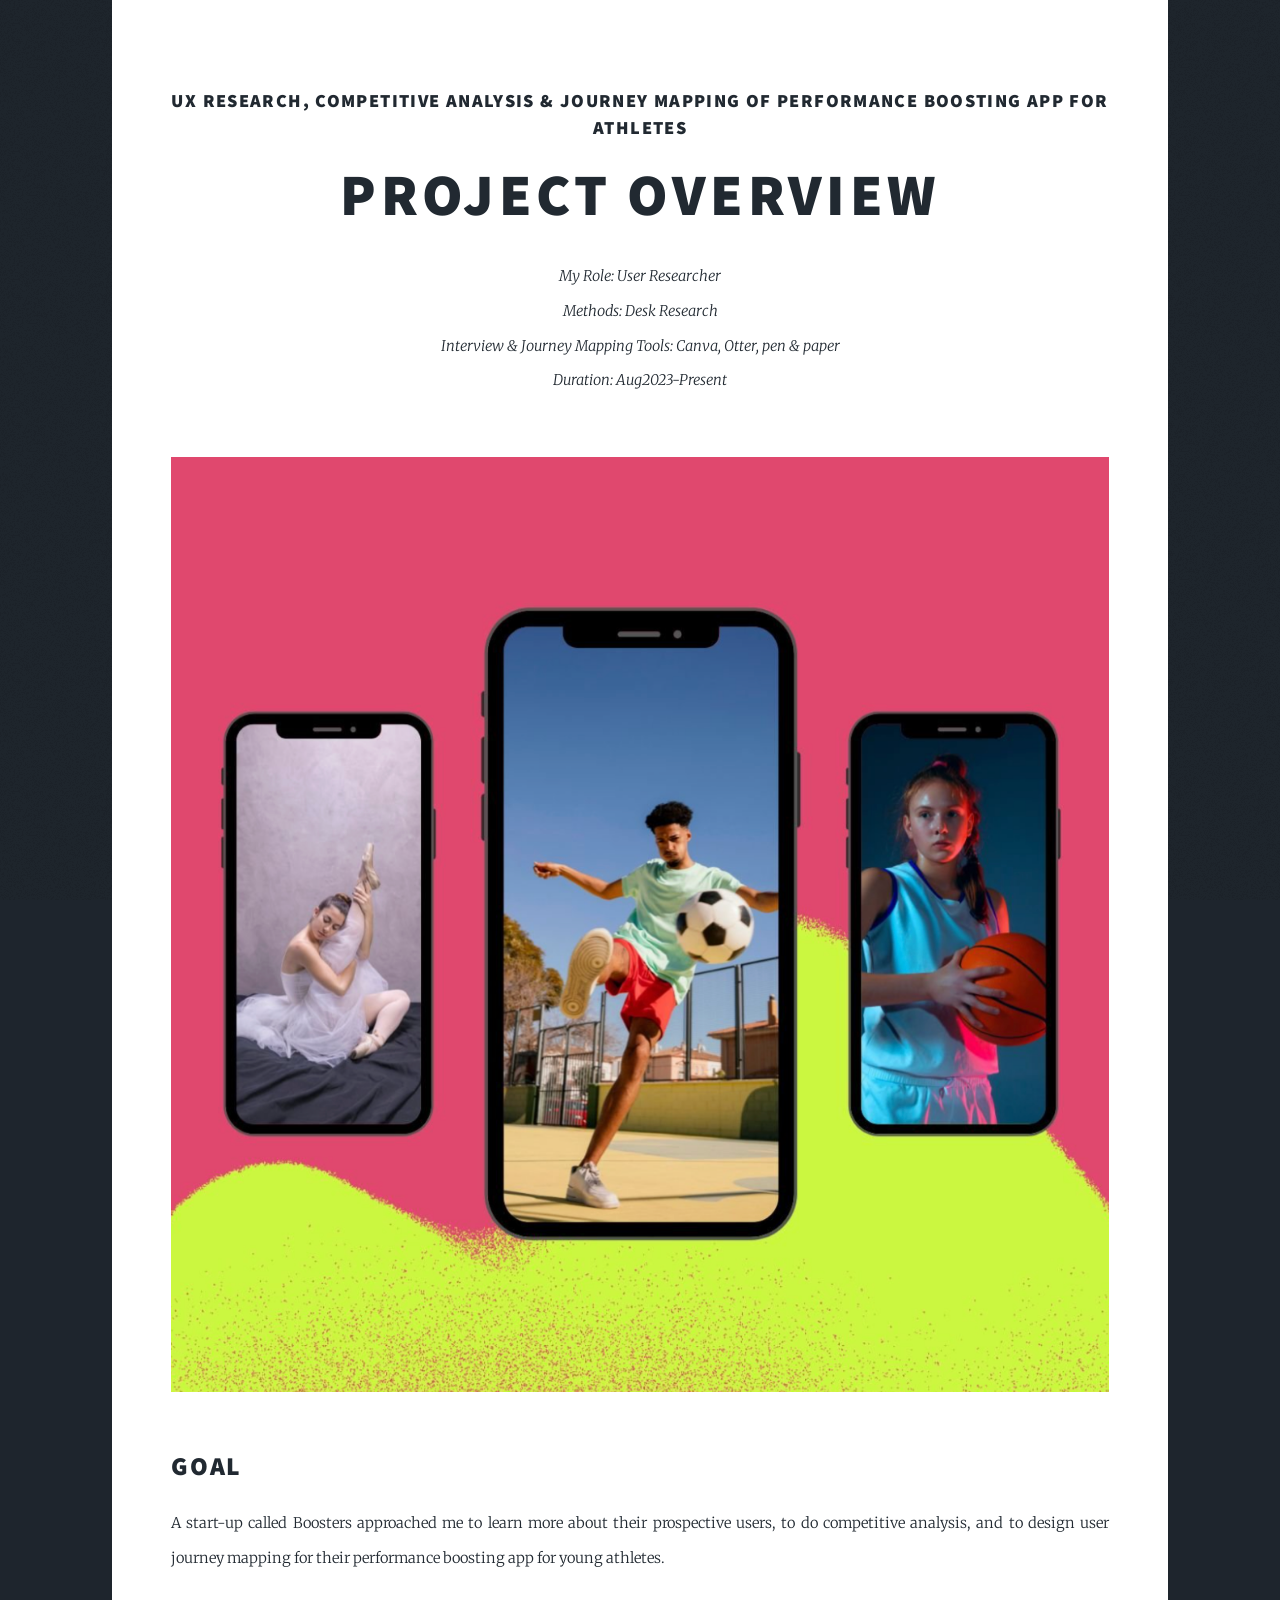
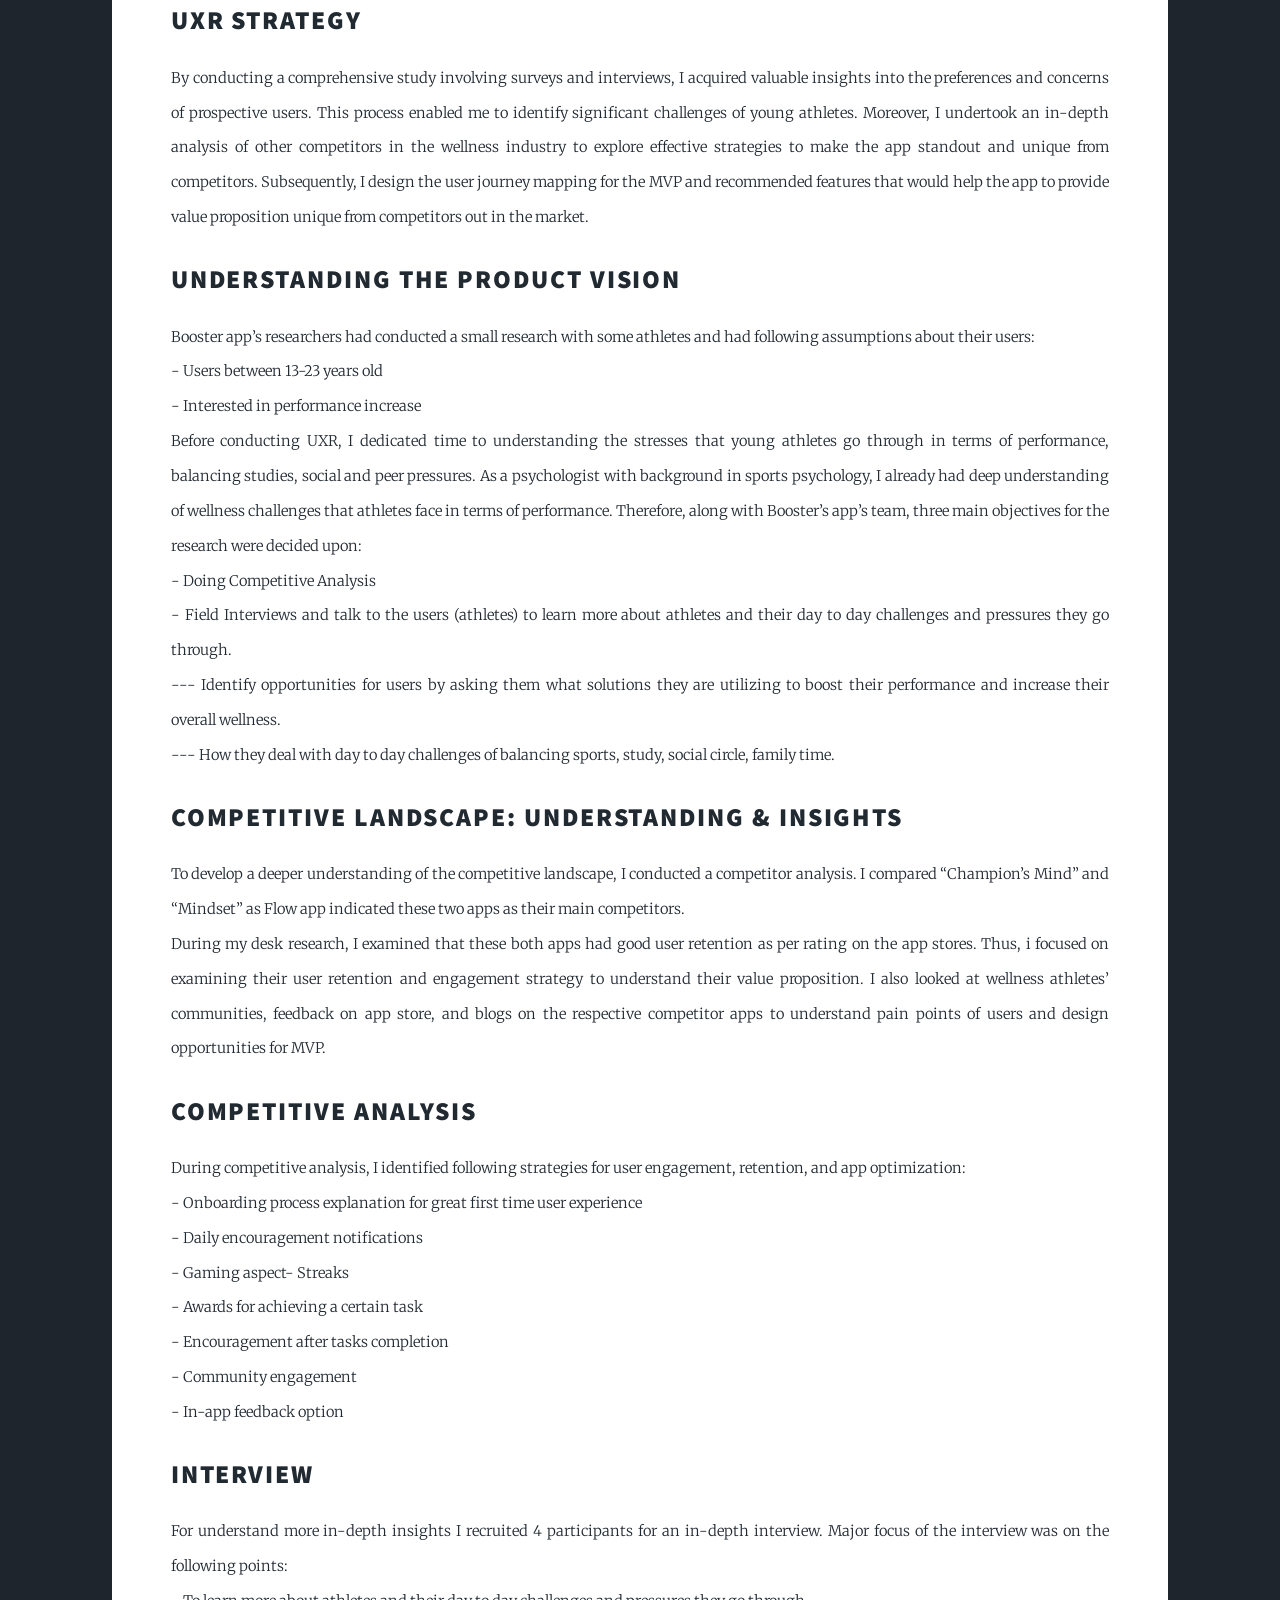
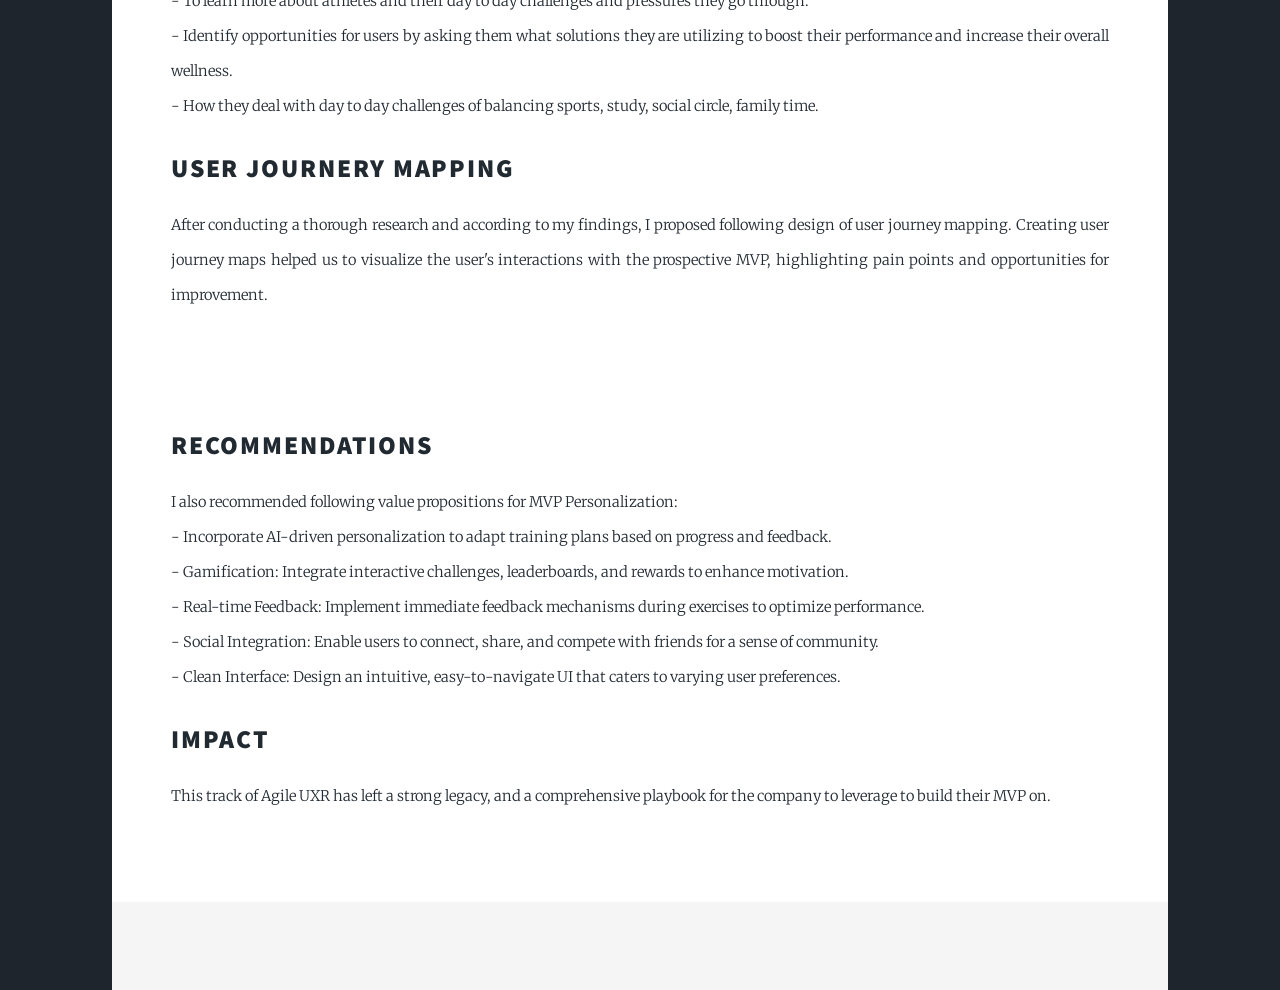
==== generic.html @ 2605419a "Add files via upload initial commit" ====
<!DOCTYPE html>
<!--
	Massively by HTML5 UP
	html5up.net | @ajlkn
	Free for personal and commercial use under the CCA 3.0 license (html5up.net/license)
-->
<html>
  <head>
    <title>Generic Page - Massively by HTML5 UP</title>
    <meta charset="utf-8" />
    <meta
      name="viewport"
      content="width=device-width, initial-scale=1, user-scalable=no"
    />
    <link rel="stylesheet" href="assets/css/main.css" />
    <noscript
      ><link rel="stylesheet" href="assets/css/noscript.css"
    /></noscript>
  </head>
  <body class="is-preload">
    <!-- Wrapper -->
    <div id="wrapper">
      <!-- Header -->

      <!-- Nav -->
      <nav id="nav">
        <ul class="links">
          <li><a href="index.html">This is Massively</a></li>
          <li class="active"><a href="generic.html">Generic Page</a></li>
          <li><a href="elements.html">Elements Reference</a></li>
        </ul>
        <ul class="icons">
          <li>
            <a href="#" class="icon brands fa-twitter"
              ><span class="label">Twitter</span></a
            >
          </li>
          <li>
            <a href="#" class="icon brands fa-facebook-f"
              ><span class="label">Facebook</span></a
            >
          </li>
          <li>
            <a href="#" class="icon brands fa-instagram"
              ><span class="label">Instagram</span></a
            >
          </li>
          <li>
            <a href="#" class="icon brands fa-github"
              ><span class="label">GitHub</span></a
            >
          </li>
        </ul>
      </nav>

      <!-- Main -->
      <div id="main">
        <!-- Post -->
        <section class="post">
          <header class="major">
            <h3>
              UX Research, Competitive Analysis & Journey Mapping of Performance
              Boosting app for Athletes
            </h3>

            <h2>Project Overview</h2>
            <p>
              My Role: User Researcher <br />
              Methods: Desk Research <br />
              Interview & Journey Mapping Tools: Canva, Otter, pen & paper
              <br />
              Duration: Aug2023-Present<br />
            </p>
          </header>
          <div class="image main"><img src="images/ux3.png" alt="" /></div>
          <h2>Goal</h2>
          <p>
            A start-up called Boosters approached me to learn more about their
            prospective users, to do competitive analysis, and to design user
            journey mapping for their performance boosting app for young
            athletes.
          </p>
          <h2>UXR Strategy</h2>
          <p>
            By conducting a comprehensive study involving surveys and
            interviews, I acquired valuable insights into the preferences and
            concerns of prospective users. This process enabled me to identify
            significant challenges of young athletes. Moreover, I undertook an
            in-depth analysis of other competitors in the wellness industry to
            explore effective strategies to make the app standout and unique
            from competitors. Subsequently, I design the user journey mapping
            for the MVP and recommended features that would help the app to
            provide value proposition unique from competitors out in the market.
          </p>
          <h2>Understanding the Product Vision</h2>
          <p>
            Booster app’s researchers had conducted a small research with some
            athletes and had following assumptions about their users:
            <br />
            - Users between 13-23 years old <br />
            - Interested in performance increase <br />
            Before conducting UXR, I dedicated time to understanding the
            stresses that young athletes go through in terms of performance,
            balancing studies, social and peer pressures. As a psychologist with
            background in sports psychology, I already had deep understanding of
            wellness challenges that athletes face in terms of performance.
            Therefore, along with Booster’s app’s team, three main objectives
            for the research were decided upon: <br />
            - Doing Competitive Analysis <br />
            - Field Interviews and talk to the users (athletes) to learn more
            about athletes and their day to day challenges and pressures they go
            through. <br />
            --- Identify opportunities for users by asking them what solutions
            they are utilizing to boost their performance and increase their
            overall wellness. <br />
            --- How they deal with day to day challenges of balancing sports,
            study, social circle, family time.
          </p>
          <h2>Competitive Landscape: Understanding & Insights</h2>
          <p>
            To develop a deeper understanding of the competitive landscape, I
            conducted a competitor analysis. I compared “Champion’s Mind” and
            “Mindset” as Flow app indicated these two apps as their main
            competitors.<br />
            During my desk research, I examined that these both apps had good
            user retention as per rating on the app stores. Thus, i focused on
            examining their user retention and engagement strategy to understand
            their value proposition. I also looked at wellness athletes’
            communities, feedback on app store, and blogs on the respective
            competitor apps to understand pain points of users and design
            opportunities for MVP.
          </p>
          <h2>Competitive Analysis</h2>
          <p>
            During competitive analysis, I identified following strategies for
            user engagement, retention, and app optimization: <br />
            - Onboarding process explanation for great first time user
            experience <br />
            - Daily encouragement notifications <br />
            - Gaming aspect- Streaks <br />
            - Awards for achieving a certain task <br />
            - Encouragement after tasks completion <br />
            - Community engagement <br />
            - In-app feedback option
          </p>
          <h2>Interview</h2>
          <p>
            For understand more in-depth insights I recruited 4 participants for
            an in-depth interview. Major focus of the interview was on the
            following points: <br />- To learn more about athletes and their day
            to day challenges and pressures they go through. <br />
            - Identify opportunities for users by asking them what solutions
            they are utilizing to boost their performance and increase their
            overall wellness. <br />
            - How they deal with day to day challenges of balancing sports,
            study, social circle, family time.
          </p>
          <h2>User Journery Mapping</h2>
          <p>
            After conducting a thorough research and according to my findings, I
            proposed following design of user journey mapping. Creating user
            journey maps helped us to visualize the user's interactions with the
            prospective MVP, highlighting pain points and opportunities for
            improvement.
          </p>
          <div class="image main"><img src="images/pic01.jpg" alt="" /></div>

          <h2>Recommendations</h2>
          <p>
            I also recommended following value propositions for MVP
            Personalization: <br />
            - Incorporate AI-driven personalization to adapt training plans
            based on progress and feedback. <br />
            - Gamification: Integrate interactive challenges, leaderboards, and
            rewards to enhance motivation. <br />
            - Real-time Feedback: Implement immediate feedback mechanisms during
            exercises to optimize performance. <br />
            - Social Integration: Enable users to connect, share, and compete
            with friends for a sense of community. <br />
            - Clean Interface: Design an intuitive, easy-to-navigate UI that
            caters to varying user preferences.
          </p>
          <h2>Impact</h2>
          <p>
            This track of Agile UXR has left a strong legacy, and a
            comprehensive playbook for the company to leverage to build their
            MVP on.
          </p>
        </section>
      </div>

      <!-- Footer -->
      <footer id="footer">
        <section></section>
      </footer>

    

    <!-- Scripts -->
    <script src="assets/js/jquery.min.js"></script>
    <script src="assets/js/jquery.scrollex.min.js"></script>
    <script src="assets/js/jquery.scrolly.min.js"></script>
    <script src="assets/js/browser.min.js"></script>
    <script src="assets/js/breakpoints.min.js"></script>
    <script src="assets/js/util.js"></script>
    <script src="assets/js/main.js"></script>
  </body>
</html>
---- assets/css/main.css ----
@import url(fontawesome-all.min.css);
@import url("https://fonts.googleapis.com/css?family=Merriweather:300,700,300italic,700italic|Source+Sans+Pro:900");

/*
	Massively by HTML5 UP
	html5up.net | @ajlkn
	Free for personal and commercial use under the CCA 3.0 license (html5up.net/license)
*/

html, body, div, span, applet, object,
iframe, h1, h2, h3, h4, h5, h6, p, blockquote,
pre, a, abbr, acronym, address, big, cite,
code, del, dfn, em, img, ins, kbd, q, s, samp,
small, strike, strong, sub, sup, tt, var, b,
u, i, center, dl, dt, dd, ol, ul, li, fieldset,
form, label, legend, table, caption, tbody,
tfoot, thead, tr, th, td, article, aside,
canvas, details, embed, figure, figcaption,
footer, header, hgroup, menu, nav, output, ruby,
section, summary, time, mark, audio, video {
	margin: 0;
	padding: 0;
	border: 0;
	font-size: 100%;
	font: inherit;
	vertical-align: baseline;}

article, aside, details, figcaption, figure,
footer, header, hgroup, menu, nav, section {
	display: block;}

body {
	line-height: 1;
}

ol, ul {
	list-style: none;
}

blockquote, q {
	quotes: none;
}

	blockquote:before, blockquote:after, q:before, q:after {
		content: '';
		content: none;
	}

table {
	border-collapse: collapse;
	border-spacing: 0;
}

body {
	-webkit-text-size-adjust: none;
}

mark {
	background-color: transparent;
	color: inherit;
}

input::-moz-focus-inner {
	border: 0;
	padding: 0;
}

input, select, textarea {
	-moz-appearance: none;
	-webkit-appearance: none;
	-ms-appearance: none;
	appearance: none;
}

/* Basic */

	@-ms-viewport {
		width: device-width;
	}

	body {
		-ms-overflow-style: scrollbar;
	}

	@media screen and (max-width: 480px) {

		html, body {
			min-width: 320px;
		}

	}

	html {
		box-sizing: border-box;
	}

	*, *:before, *:after {
		box-sizing: inherit;
	}

	body {
		background-color: #1e252d;
	}

		body.is-preload *, body.is-preload *:before, body.is-preload *:after {
			-moz-animation: none !important;
			-webkit-animation: none !important;
			-ms-animation: none !important;
			animation: none !important;
			-moz-transition: none !important;
			-webkit-transition: none !important;
			-ms-transition: none !important;
			transition: none !important;
		}

/* Type */

	html {
		font-size: 16pt;
	}

		@media screen and (max-width: 1680px) {

			html {
				font-size: 12pt;
			}

		}

		@media screen and (max-width: 1280px) {

			html {
				font-size: 11pt;
			}

		}

		@media screen and (max-width: 360px) {

			html {
				font-size: 10pt;
			}

		}

	body {
		color: #212931;
	}

	body, input, select, textarea {
		font-family: "Merriweather", Georgia, serif;
		font-weight: 300;
		font-size: 1rem;
		line-height: 2.375;
	}

	a {
		-moz-transition: color 0.2s ease-in-out, background-color 0.2s ease-in-out, border-color 0.2s ease-in-out, box-shadow 0.2s ease-in-out;
		-webkit-transition: color 0.2s ease-in-out, background-color 0.2s ease-in-out, border-color 0.2s ease-in-out, box-shadow 0.2s ease-in-out;
		-ms-transition: color 0.2s ease-in-out, background-color 0.2s ease-in-out, border-color 0.2s ease-in-out, box-shadow 0.2s ease-in-out;
		transition: color 0.2s ease-in-out, background-color 0.2s ease-in-out, border-color 0.2s ease-in-out, box-shadow 0.2s ease-in-out;
		border-bottom: dotted 1px;
		text-decoration: none;
	}

		a:hover {
			border-bottom-color: transparent;
		}

	strong, b {
		font-weight: 600;
	}

	em, i {
		font-style: italic;
	}

	p {
		text-align: justify;
		margin: 0 0 2rem 0;
	}

	h1, h2, h3, h4, h5, h6 {
		font-family: "Source Sans Pro", Helvetica, sans-serif;
		font-weight: 900;
		line-height: 1.5;
		letter-spacing: 0.075em;
		text-transform: uppercase;
		margin: 0 0 1rem 0;
	}

		h1 a, h2 a, h3 a, h4 a, h5 a, h6 a {
			border-bottom: 0;
			color: inherit;
			text-decoration: none;
		}

	h1 {
		font-size: 4rem;
		line-height: 1.1;
		margin: 0 0 2rem 0;
	}

	h2 {
		font-size: 1.75rem;
		line-height: 1.3;
		margin: 0 0 1.5rem 0;
	}

	h3 {
		font-size: 1.25rem;
		margin: 0 0 1.5rem 0;
	}

	h4 {
		font-size: 1rem;
	}

	h5 {
		font-size: 0.9rem;
	}

	h6 {
		font-size: 0.8rem;
	}

	sub {
		font-size: 0.8rem;
		position: relative;
		top: 0.5rem;
	}

	sup {
		font-size: 0.8rem;
		position: relative;
		top: -0.5rem;
	}

	blockquote {
		border-left: solid 4px;
		font-style: italic;
		margin: 0 0 2rem 0;
		padding: 0.5rem 0 0.5rem 2rem;
	}

	code {
		border: solid 2px;
		font-family: "Courier New", monospace;
		font-size: 0.9rem;
		margin: 0 0.25rem;
		padding: 0.25rem 0.65rem;
	}

	pre {
		-webkit-overflow-scrolling: touch;
		font-family: "Courier New", monospace;
		font-size: 0.9rem;
		margin: 0 0 2rem 0;
	}

		pre code {
			display: block;
			line-height: 1.75;
			padding: 1rem 1.5rem;
			overflow-x: auto;
		}

	hr {
		border: 0;
		border-bottom: solid 2px;
		margin: 3rem 0;
	}

		hr.major {
			margin: 5rem 0;
		}

	.align-left {
		text-align: left;
	}

	.align-center {
		text-align: center;
	}

	.align-right {
		text-align: right;
	}

	input, select, textarea {
		color: #212931;
	}

	a {
		color: #212931;
		border-bottom-color: rgba(33, 41, 49, 0.5);
	}

		a:hover {
			border-bottom-color: transparent;
			color: #18bfef !important;
		}

	strong, b {
		color: #212931;
	}

	h1, h2, h3, h4, h5, h6 {
		color: #212931;
	}

	blockquote {
		border-left-color: #eeeeee;
	}

	code {
		background: rgba(220, 220, 220, 0.25);
		border-color: #eeeeee;
	}

	hr {
		border-bottom-color: #eeeeee;
	}

/* Row */

	.row {
		display: flex;
		flex-wrap: wrap;
		box-sizing: border-box;
		align-items: stretch;
	}

		.row > * {
			box-sizing: border-box;
		}

		.row.gtr-uniform > * > :last-child {
			margin-bottom: 0;
		}

		.row.aln-left {
			justify-content: flex-start;
		}

		.row.aln-center {
			justify-content: center;
		}

		.row.aln-right {
			justify-content: flex-end;
		}

		.row.aln-top {
			align-items: flex-start;
		}

		.row.aln-middle {
			align-items: center;
		}

		.row.aln-bottom {
			align-items: flex-end;
		}

		.row > .imp {
			order: -1;
		}

		.row > .col-1 {
			width: 8.33333%;
		}

		.row > .off-1 {
			margin-left: 8.33333%;
		}

		.row > .col-2 {
			width: 16.66667%;
		}

		.row > .off-2 {
			margin-left: 16.66667%;
		}

		.row > .col-3 {
			width: 25%;
		}

		.row > .off-3 {
			margin-left: 25%;
		}

		.row > .col-4 {
			width: 33.33333%;
		}

		.row > .off-4 {
			margin-left: 33.33333%;
		}

		.row > .col-5 {
			width: 41.66667%;
		}

		.row > .off-5 {
			margin-left: 41.66667%;
		}

		.row > .col-6 {
			width: 50%;
		}

		.row > .off-6 {
			margin-left: 50%;
		}

		.row > .col-7 {
			width: 58.33333%;
		}

		.row > .off-7 {
			margin-left: 58.33333%;
		}

		.row > .col-8 {
			width: 66.66667%;
		}

		.row > .off-8 {
			margin-left: 66.66667%;
		}

		.row > .col-9 {
			width: 75%;
		}

		.row > .off-9 {
			margin-left: 75%;
		}

		.row > .col-10 {
			width: 83.33333%;
		}

		.row > .off-10 {
			margin-left: 83.33333%;
		}

		.row > .col-11 {
			width: 91.66667%;
		}

		.row > .off-11 {
			margin-left: 91.66667%;
		}

		.row > .col-12 {
			width: 100%;
		}

		.row > .off-12 {
			margin-left: 100%;
		}

		.row.gtr-0 {
			margin-top: 0;
			margin-left: 0rem;
		}

			.row.gtr-0 > * {
				padding: 0 0 0 0rem;
			}

			.row.gtr-0.gtr-uniform {
				margin-top: 0rem;
			}

				.row.gtr-0.gtr-uniform > * {
					padding-top: 0rem;
				}

		.row.gtr-25 {
			margin-top: 0;
			margin-left: -0.375rem;
		}

			.row.gtr-25 > * {
				padding: 0 0 0 0.375rem;
			}

			.row.gtr-25.gtr-uniform {
				margin-top: -0.375rem;
			}

				.row.gtr-25.gtr-uniform > * {
					padding-top: 0.375rem;
				}

		.row.gtr-50 {
			margin-top: 0;
			margin-left: -0.75rem;
		}

			.row.gtr-50 > * {
				padding: 0 0 0 0.75rem;
			}

			.row.gtr-50.gtr-uniform {
				margin-top: -0.75rem;
			}

				.row.gtr-50.gtr-uniform > * {
					padding-top: 0.75rem;
				}

		.row {
			margin-top: 0;
			margin-left: -1.5rem;
		}

			.row > * {
				padding: 0 0 0 1.5rem;
			}

			.row.gtr-uniform {
				margin-top: -1.5rem;
			}

				.row.gtr-uniform > * {
					padding-top: 1.5rem;
				}

		.row.gtr-150 {
			margin-top: 0;
			margin-left: -2.25rem;
		}

			.row.gtr-150 > * {
				padding: 0 0 0 2.25rem;
			}

			.row.gtr-150.gtr-uniform {
				margin-top: -2.25rem;
			}

				.row.gtr-150.gtr-uniform > * {
					padding-top: 2.25rem;
				}

		.row.gtr-200 {
			margin-top: 0;
			margin-left: -3rem;
		}

			.row.gtr-200 > * {
				padding: 0 0 0 3rem;
			}

			.row.gtr-200.gtr-uniform {
				margin-top: -3rem;
			}

				.row.gtr-200.gtr-uniform > * {
					padding-top: 3rem;
				}

		@media screen and (max-width: 1680px) {

			.row {
				display: flex;
				flex-wrap: wrap;
				box-sizing: border-box;
				align-items: stretch;
			}

				.row > * {
					box-sizing: border-box;
				}

				.row.gtr-uniform > * > :last-child {
					margin-bottom: 0;
				}

				.row.aln-left {
					justify-content: flex-start;
				}

				.row.aln-center {
					justify-content: center;
				}

				.row.aln-right {
					justify-content: flex-end;
				}

				.row.aln-top {
					align-items: flex-start;
				}

				.row.aln-middle {
					align-items: center;
				}

				.row.aln-bottom {
					align-items: flex-end;
				}

				.row > .imp-xlarge {
					order: -1;
				}

				.row > .col-1-xlarge {
					width: 8.33333%;
				}

				.row > .off-1-xlarge {
					margin-left: 8.33333%;
				}

				.row > .col-2-xlarge {
					width: 16.66667%;
				}

				.row > .off-2-xlarge {
					margin-left: 16.66667%;
				}

				.row > .col-3-xlarge {
					width: 25%;
				}

				.row > .off-3-xlarge {
					margin-left: 25%;
				}

				.row > .col-4-xlarge {
					width: 33.33333%;
				}

				.row > .off-4-xlarge {
					margin-left: 33.33333%;
				}

				.row > .col-5-xlarge {
					width: 41.66667%;
				}

				.row > .off-5-xlarge {
					margin-left: 41.66667%;
				}

				.row > .col-6-xlarge {
					width: 50%;
				}

				.row > .off-6-xlarge {
					margin-left: 50%;
				}

				.row > .col-7-xlarge {
					width: 58.33333%;
				}

				.row > .off-7-xlarge {
					margin-left: 58.33333%;
				}

				.row > .col-8-xlarge {
					width: 66.66667%;
				}

				.row > .off-8-xlarge {
					margin-left: 66.66667%;
				}

				.row > .col-9-xlarge {
					width: 75%;
				}

				.row > .off-9-xlarge {
					margin-left: 75%;
				}

				.row > .col-10-xlarge {
					width: 83.33333%;
				}

				.row > .off-10-xlarge {
					margin-left: 83.33333%;
				}

				.row > .col-11-xlarge {
					width: 91.66667%;
				}

				.row > .off-11-xlarge {
					margin-left: 91.66667%;
				}

				.row > .col-12-xlarge {
					width: 100%;
				}

				.row > .off-12-xlarge {
					margin-left: 100%;
				}

				.row.gtr-0 {
					margin-top: 0;
					margin-left: 0rem;
				}

					.row.gtr-0 > * {
						padding: 0 0 0 0rem;
					}

					.row.gtr-0.gtr-uniform {
						margin-top: 0rem;
					}

						.row.gtr-0.gtr-uniform > * {
							padding-top: 0rem;
						}

				.row.gtr-25 {
					margin-top: 0;
					margin-left: -0.375rem;
				}

					.row.gtr-25 > * {
						padding: 0 0 0 0.375rem;
					}

					.row.gtr-25.gtr-uniform {
						margin-top: -0.375rem;
					}

						.row.gtr-25.gtr-uniform > * {
							padding-top: 0.375rem;
						}

				.row.gtr-50 {
					margin-top: 0;
					margin-left: -0.75rem;
				}

					.row.gtr-50 > * {
						padding: 0 0 0 0.75rem;
					}

					.row.gtr-50.gtr-uniform {
						margin-top: -0.75rem;
					}

						.row.gtr-50.gtr-uniform > * {
							padding-top: 0.75rem;
						}

				.row {
					margin-top: 0;
					margin-left: -1.5rem;
				}

					.row > * {
						padding: 0 0 0 1.5rem;
					}

					.row.gtr-uniform {
						margin-top: -1.5rem;
					}

						.row.gtr-uniform > * {
							padding-top: 1.5rem;
						}

				.row.gtr-150 {
					margin-top: 0;
					margin-left: -2.25rem;
				}

					.row.gtr-150 > * {
						padding: 0 0 0 2.25rem;
					}

					.row.gtr-150.gtr-uniform {
						margin-top: -2.25rem;
					}

						.row.gtr-150.gtr-uniform > * {
							padding-top: 2.25rem;
						}

				.row.gtr-200 {
					margin-top: 0;
					margin-left: -3rem;
				}

					.row.gtr-200 > * {
						padding: 0 0 0 3rem;
					}

					.row.gtr-200.gtr-uniform {
						margin-top: -3rem;
					}

						.row.gtr-200.gtr-uniform > * {
							padding-top: 3rem;
						}

		}

		@media screen and (max-width: 1280px) {

			.row {
				display: flex;
				flex-wrap: wrap;
				box-sizing: border-box;
				align-items: stretch;
			}

				.row > * {
					box-sizing: border-box;
				}

				.row.gtr-uniform > * > :last-child {
					margin-bottom: 0;
				}

				.row.aln-left {
					justify-content: flex-start;
				}

				.row.aln-center {
					justify-content: center;
				}

				.row.aln-right {
					justify-content: flex-end;
				}

				.row.aln-top {
					align-items: flex-start;
				}

				.row.aln-middle {
					align-items: center;
				}

				.row.aln-bottom {
					align-items: flex-end;
				}

				.row > .imp-large {
					order: -1;
				}

				.row > .col-1-large {
					width: 8.33333%;
				}

				.row > .off-1-large {
					margin-left: 8.33333%;
				}

				.row > .col-2-large {
					width: 16.66667%;
				}

				.row > .off-2-large {
					margin-left: 16.66667%;
				}

				.row > .col-3-large {
					width: 25%;
				}

				.row > .off-3-large {
					margin-left: 25%;
				}

				.row > .col-4-large {
					width: 33.33333%;
				}

				.row > .off-4-large {
					margin-left: 33.33333%;
				}

				.row > .col-5-large {
					width: 41.66667%;
				}

				.row > .off-5-large {
					margin-left: 41.66667%;
				}

				.row > .col-6-large {
					width: 50%;
				}

				.row > .off-6-large {
					margin-left: 50%;
				}

				.row > .col-7-large {
					width: 58.33333%;
				}

				.row > .off-7-large {
					margin-left: 58.33333%;
				}

				.row > .col-8-large {
					width: 66.66667%;
				}

				.row > .off-8-large {
					margin-left: 66.66667%;
				}

				.row > .col-9-large {
					width: 75%;
				}

				.row > .off-9-large {
					margin-left: 75%;
				}

				.row > .col-10-large {
					width: 83.33333%;
				}

				.row > .off-10-large {
					margin-left: 83.33333%;
				}

				.row > .col-11-large {
					width: 91.66667%;
				}

				.row > .off-11-large {
					margin-left: 91.66667%;
				}

				.row > .col-12-large {
					width: 100%;
				}

				.row > .off-12-large {
					margin-left: 100%;
				}

				.row.gtr-0 {
					margin-top: 0;
					margin-left: 0rem;
				}

					.row.gtr-0 > * {
						padding: 0 0 0 0rem;
					}

					.row.gtr-0.gtr-uniform {
						margin-top: 0rem;
					}

						.row.gtr-0.gtr-uniform > * {
							padding-top: 0rem;
						}

				.row.gtr-25 {
					margin-top: 0;
					margin-left: -0.375rem;
				}

					.row.gtr-25 > * {
						padding: 0 0 0 0.375rem;
					}

					.row.gtr-25.gtr-uniform {
						margin-top: -0.375rem;
					}

						.row.gtr-25.gtr-uniform > * {
							padding-top: 0.375rem;
						}

				.row.gtr-50 {
					margin-top: 0;
					margin-left: -0.75rem;
				}

					.row.gtr-50 > * {
						padding: 0 0 0 0.75rem;
					}

					.row.gtr-50.gtr-uniform {
						margin-top: -0.75rem;
					}

						.row.gtr-50.gtr-uniform > * {
							padding-top: 0.75rem;
						}

				.row {
					margin-top: 0;
					margin-left: -1.5rem;
				}

					.row > * {
						padding: 0 0 0 1.5rem;
					}

					.row.gtr-uniform {
						margin-top: -1.5rem;
					}

						.row.gtr-uniform > * {
							padding-top: 1.5rem;
						}

				.row.gtr-150 {
					margin-top: 0;
					margin-left: -2.25rem;
				}

					.row.gtr-150 > * {
						padding: 0 0 0 2.25rem;
					}

					.row.gtr-150.gtr-uniform {
						margin-top: -2.25rem;
					}

						.row.gtr-150.gtr-uniform > * {
							padding-top: 2.25rem;
						}

				.row.gtr-200 {
					margin-top: 0;
					margin-left: -3rem;
				}

					.row.gtr-200 > * {
						padding: 0 0 0 3rem;
					}

					.row.gtr-200.gtr-uniform {
						margin-top: -3rem;
					}

						.row.gtr-200.gtr-uniform > * {
							padding-top: 3rem;
						}

		}

		@media screen and (max-width: 980px) {

			.row {
				display: flex;
				flex-wrap: wrap;
				box-sizing: border-box;
				align-items: stretch;
			}

				.row > * {
					box-sizing: border-box;
				}

				.row.gtr-uniform > * > :last-child {
					margin-bottom: 0;
				}

				.row.aln-left {
					justify-content: flex-start;
				}

				.row.aln-center {
					justify-content: center;
				}

				.row.aln-right {
					justify-content: flex-end;
				}

				.row.aln-top {
					align-items: flex-start;
				}

				.row.aln-middle {
					align-items: center;
				}

				.row.aln-bottom {
					align-items: flex-end;
				}

				.row > .imp-medium {
					order: -1;
				}

				.row > .col-1-medium {
					width: 8.33333%;
				}

				.row > .off-1-medium {
					margin-left: 8.33333%;
				}

				.row > .col-2-medium {
					width: 16.66667%;
				}

				.row > .off-2-medium {
					margin-left: 16.66667%;
				}

				.row > .col-3-medium {
					width: 25%;
				}

				.row > .off-3-medium {
					margin-left: 25%;
				}

				.row > .col-4-medium {
					width: 33.33333%;
				}

				.row > .off-4-medium {
					margin-left: 33.33333%;
				}

				.row > .col-5-medium {
					width: 41.66667%;
				}

				.row > .off-5-medium {
					margin-left: 41.66667%;
				}

				.row > .col-6-medium {
					width: 50%;
				}

				.row > .off-6-medium {
					margin-left: 50%;
				}

				.row > .col-7-medium {
					width: 58.33333%;
				}

				.row > .off-7-medium {
					margin-left: 58.33333%;
				}

				.row > .col-8-medium {
					width: 66.66667%;
				}

				.row > .off-8-medium {
					margin-left: 66.66667%;
				}

				.row > .col-9-medium {
					width: 75%;
				}

				.row > .off-9-medium {
					margin-left: 75%;
				}

				.row > .col-10-medium {
					width: 83.33333%;
				}

				.row > .off-10-medium {
					margin-left: 83.33333%;
				}

				.row > .col-11-medium {
					width: 91.66667%;
				}

				.row > .off-11-medium {
					margin-left: 91.66667%;
				}

				.row > .col-12-medium {
					width: 100%;
				}

				.row > .off-12-medium {
					margin-left: 100%;
				}

				.row.gtr-0 {
					margin-top: 0;
					margin-left: 0rem;
				}

					.row.gtr-0 > * {
						padding: 0 0 0 0rem;
					}

					.row.gtr-0.gtr-uniform {
						margin-top: 0rem;
					}

						.row.gtr-0.gtr-uniform > * {
							padding-top: 0rem;
						}

				.row.gtr-25 {
					margin-top: 0;
					margin-left: -0.375rem;
				}

					.row.gtr-25 > * {
						padding: 0 0 0 0.375rem;
					}

					.row.gtr-25.gtr-uniform {
						margin-top: -0.375rem;
					}

						.row.gtr-25.gtr-uniform > * {
							padding-top: 0.375rem;
						}

				.row.gtr-50 {
					margin-top: 0;
					margin-left: -0.75rem;
				}

					.row.gtr-50 > * {
						padding: 0 0 0 0.75rem;
					}

					.row.gtr-50.gtr-uniform {
						margin-top: -0.75rem;
					}

						.row.gtr-50.gtr-uniform > * {
							padding-top: 0.75rem;
						}

				.row {
					margin-top: 0;
					margin-left: -1.5rem;
				}

					.row > * {
						padding: 0 0 0 1.5rem;
					}

					.row.gtr-uniform {
						margin-top: -1.5rem;
					}

						.row.gtr-uniform > * {
							padding-top: 1.5rem;
						}

				.row.gtr-150 {
					margin-top: 0;
					margin-left: -2.25rem;
				}

					.row.gtr-150 > * {
						padding: 0 0 0 2.25rem;
					}

					.row.gtr-150.gtr-uniform {
						margin-top: -2.25rem;
					}

						.row.gtr-150.gtr-uniform > * {
							padding-top: 2.25rem;
						}

				.row.gtr-200 {
					margin-top: 0;
					margin-left: -3rem;
				}

					.row.gtr-200 > * {
						padding: 0 0 0 3rem;
					}

					.row.gtr-200.gtr-uniform {
						margin-top: -3rem;
					}

						.row.gtr-200.gtr-uniform > * {
							padding-top: 3rem;
						}

		}

		@media screen and (max-width: 736px) {

			.row {
				display: flex;
				flex-wrap: wrap;
				box-sizing: border-box;
				align-items: stretch;
			}

				.row > * {
					box-sizing: border-box;
				}

				.row.gtr-uniform > * > :last-child {
					margin-bottom: 0;
				}

				.row.aln-left {
					justify-content: flex-start;
				}

				.row.aln-center {
					justify-content: center;
				}

				.row.aln-right {
					justify-content: flex-end;
				}

				.row.aln-top {
					align-items: flex-start;
				}

				.row.aln-middle {
					align-items: center;
				}

				.row.aln-bottom {
					align-items: flex-end;
				}

				.row > .imp-small {
					order: -1;
				}

				.row > .col-1-small {
					width: 8.33333%;
				}

				.row > .off-1-small {
					margin-left: 8.33333%;
				}

				.row > .col-2-small {
					width: 16.66667%;
				}

				.row > .off-2-small {
					margin-left: 16.66667%;
				}

				.row > .col-3-small {
					width: 25%;
				}

				.row > .off-3-small {
					margin-left: 25%;
				}

				.row > .col-4-small {
					width: 33.33333%;
				}

				.row > .off-4-small {
					margin-left: 33.33333%;
				}

				.row > .col-5-small {
					width: 41.66667%;
				}

				.row > .off-5-small {
					margin-left: 41.66667%;
				}

				.row > .col-6-small {
					width: 50%;
				}

				.row > .off-6-small {
					margin-left: 50%;
				}

				.row > .col-7-small {
					width: 58.33333%;
				}

				.row > .off-7-small {
					margin-left: 58.33333%;
				}

				.row > .col-8-small {
					width: 66.66667%;
				}

				.row > .off-8-small {
					margin-left: 66.66667%;
				}

				.row > .col-9-small {
					width: 75%;
				}

				.row > .off-9-small {
					margin-left: 75%;
				}

				.row > .col-10-small {
					width: 83.33333%;
				}

				.row > .off-10-small {
					margin-left: 83.33333%;
				}

				.row > .col-11-small {
					width: 91.66667%;
				}

				.row > .off-11-small {
					margin-left: 91.66667%;
				}

				.row > .col-12-small {
					width: 100%;
				}

				.row > .off-12-small {
					margin-left: 100%;
				}

				.row.gtr-0 {
					margin-top: 0;
					margin-left: 0rem;
				}

					.row.gtr-0 > * {
						padding: 0 0 0 0rem;
					}

					.row.gtr-0.gtr-uniform {
						margin-top: 0rem;
					}

						.row.gtr-0.gtr-uniform > * {
							padding-top: 0rem;
						}

				.row.gtr-25 {
					margin-top: 0;
					margin-left: -0.375rem;
				}

					.row.gtr-25 > * {
						padding: 0 0 0 0.375rem;
					}

					.row.gtr-25.gtr-uniform {
						margin-top: -0.375rem;
					}

						.row.gtr-25.gtr-uniform > * {
							padding-top: 0.375rem;
						}

				.row.gtr-50 {
					margin-top: 0;
					margin-left: -0.75rem;
				}

					.row.gtr-50 > * {
						padding: 0 0 0 0.75rem;
					}

					.row.gtr-50.gtr-uniform {
						margin-top: -0.75rem;
					}

						.row.gtr-50.gtr-uniform > * {
							padding-top: 0.75rem;
						}

				.row {
					margin-top: 0;
					margin-left: -1.5rem;
				}

					.row > * {
						padding: 0 0 0 1.5rem;
					}

					.row.gtr-uniform {
						margin-top: -1.5rem;
					}

						.row.gtr-uniform > * {
							padding-top: 1.5rem;
						}

				.row.gtr-150 {
					margin-top: 0;
					margin-left: -2.25rem;
				}

					.row.gtr-150 > * {
						padding: 0 0 0 2.25rem;
					}

					.row.gtr-150.gtr-uniform {
						margin-top: -2.25rem;
					}

						.row.gtr-150.gtr-uniform > * {
							padding-top: 2.25rem;
						}

				.row.gtr-200 {
					margin-top: 0;
					margin-left: -3rem;
				}

					.row.gtr-200 > * {
						padding: 0 0 0 3rem;
					}

					.row.gtr-200.gtr-uniform {
						margin-top: -3rem;
					}

						.row.gtr-200.gtr-uniform > * {
							padding-top: 3rem;
						}

		}

		@media screen and (max-width: 480px) {

			.row {
				display: flex;
				flex-wrap: wrap;
				box-sizing: border-box;
				align-items: stretch;
			}

				.row > * {
					box-sizing: border-box;
				}

				.row.gtr-uniform > * > :last-child {
					margin-bottom: 0;
				}

				.row.aln-left {
					justify-content: flex-start;
				}

				.row.aln-center {
					justify-content: center;
				}

				.row.aln-right {
					justify-content: flex-end;
				}

				.row.aln-top {
					align-items: flex-start;
				}

				.row.aln-middle {
					align-items: center;
				}

				.row.aln-bottom {
					align-items: flex-end;
				}

				.row > .imp-xsmall {
					order: -1;
				}

				.row > .col-1-xsmall {
					width: 8.33333%;
				}

				.row > .off-1-xsmall {
					margin-left: 8.33333%;
				}

				.row > .col-2-xsmall {
					width: 16.66667%;
				}

				.row > .off-2-xsmall {
					margin-left: 16.66667%;
				}

				.row > .col-3-xsmall {
					width: 25%;
				}

				.row > .off-3-xsmall {
					margin-left: 25%;
				}

				.row > .col-4-xsmall {
					width: 33.33333%;
				}

				.row > .off-4-xsmall {
					margin-left: 33.33333%;
				}

				.row > .col-5-xsmall {
					width: 41.66667%;
				}

				.row > .off-5-xsmall {
					margin-left: 41.66667%;
				}

				.row > .col-6-xsmall {
					width: 50%;
				}

				.row > .off-6-xsmall {
					margin-left: 50%;
				}

				.row > .col-7-xsmall {
					width: 58.33333%;
				}

				.row > .off-7-xsmall {
					margin-left: 58.33333%;
				}

				.row > .col-8-xsmall {
					width: 66.66667%;
				}

				.row > .off-8-xsmall {
					margin-left: 66.66667%;
				}

				.row > .col-9-xsmall {
					width: 75%;
				}

				.row > .off-9-xsmall {
					margin-left: 75%;
				}

				.row > .col-10-xsmall {
					width: 83.33333%;
				}

				.row > .off-10-xsmall {
					margin-left: 83.33333%;
				}

				.row > .col-11-xsmall {
					width: 91.66667%;
				}

				.row > .off-11-xsmall {
					margin-left: 91.66667%;
				}

				.row > .col-12-xsmall {
					width: 100%;
				}

				.row > .off-12-xsmall {
					margin-left: 100%;
				}

				.row.gtr-0 {
					margin-top: 0;
					margin-left: 0rem;
				}

					.row.gtr-0 > * {
						padding: 0 0 0 0rem;
					}

					.row.gtr-0.gtr-uniform {
						margin-top: 0rem;
					}

						.row.gtr-0.gtr-uniform > * {
							padding-top: 0rem;
						}

				.row.gtr-25 {
					margin-top: 0;
					margin-left: -0.375rem;
				}

					.row.gtr-25 > * {
						padding: 0 0 0 0.375rem;
					}

					.row.gtr-25.gtr-uniform {
						margin-top: -0.375rem;
					}

						.row.gtr-25.gtr-uniform > * {
							padding-top: 0.375rem;
						}

				.row.gtr-50 {
					margin-top: 0;
					margin-left: -0.75rem;
				}

					.row.gtr-50 > * {
						padding: 0 0 0 0.75rem;
					}

					.row.gtr-50.gtr-uniform {
						margin-top: -0.75rem;
					}

						.row.gtr-50.gtr-uniform > * {
							padding-top: 0.75rem;
						}

				.row {
					margin-top: 0;
					margin-left: -1.5rem;
				}

					.row > * {
						padding: 0 0 0 1.5rem;
					}

					.row.gtr-uniform {
						margin-top: -1.5rem;
					}

						.row.gtr-uniform > * {
							padding-top: 1.5rem;
						}

				.row.gtr-150 {
					margin-top: 0;
					margin-left: -2.25rem;
				}

					.row.gtr-150 > * {
						padding: 0 0 0 2.25rem;
					}

					.row.gtr-150.gtr-uniform {
						margin-top: -2.25rem;
					}

						.row.gtr-150.gtr-uniform > * {
							padding-top: 2.25rem;
						}

				.row.gtr-200 {
					margin-top: 0;
					margin-left: -3rem;
				}

					.row.gtr-200 > * {
						padding: 0 0 0 3rem;
					}

					.row.gtr-200.gtr-uniform {
						margin-top: -3rem;
					}

						.row.gtr-200.gtr-uniform > * {
							padding-top: 3rem;
						}

		}

		@media screen and (max-width: 360px) {

			.row {
				display: flex;
				flex-wrap: wrap;
				box-sizing: border-box;
				align-items: stretch;
			}

				.row > * {
					box-sizing: border-box;
				}

				.row.gtr-uniform > * > :last-child {
					margin-bottom: 0;
				}

				.row.aln-left {
					justify-content: flex-start;
				}

				.row.aln-center {
					justify-content: center;
				}

				.row.aln-right {
					justify-content: flex-end;
				}

				.row.aln-top {
					align-items: flex-start;
				}

				.row.aln-middle {
					align-items: center;
				}

				.row.aln-bottom {
					align-items: flex-end;
				}

				.row > .imp-xxsmall {
					order: -1;
				}

				.row > .col-1-xxsmall {
					width: 8.33333%;
				}

				.row > .off-1-xxsmall {
					margin-left: 8.33333%;
				}

				.row > .col-2-xxsmall {
					width: 16.66667%;
				}

				.row > .off-2-xxsmall {
					margin-left: 16.66667%;
				}

				.row > .col-3-xxsmall {
					width: 25%;
				}

				.row > .off-3-xxsmall {
					margin-left: 25%;
				}

				.row > .col-4-xxsmall {
					width: 33.33333%;
				}

				.row > .off-4-xxsmall {
					margin-left: 33.33333%;
				}

				.row > .col-5-xxsmall {
					width: 41.66667%;
				}

				.row > .off-5-xxsmall {
					margin-left: 41.66667%;
				}

				.row > .col-6-xxsmall {
					width: 50%;
				}

				.row > .off-6-xxsmall {
					margin-left: 50%;
				}

				.row > .col-7-xxsmall {
					width: 58.33333%;
				}

				.row > .off-7-xxsmall {
					margin-left: 58.33333%;
				}

				.row > .col-8-xxsmall {
					width: 66.66667%;
				}

				.row > .off-8-xxsmall {
					margin-left: 66.66667%;
				}

				.row > .col-9-xxsmall {
					width: 75%;
				}

				.row > .off-9-xxsmall {
					margin-left: 75%;
				}

				.row > .col-10-xxsmall {
					width: 83.33333%;
				}

				.row > .off-10-xxsmall {
					margin-left: 83.33333%;
				}

				.row > .col-11-xxsmall {
					width: 91.66667%;
				}

				.row > .off-11-xxsmall {
					margin-left: 91.66667%;
				}

				.row > .col-12-xxsmall {
					width: 100%;
				}

				.row > .off-12-xxsmall {
					margin-left: 100%;
				}

				.row.gtr-0 {
					margin-top: 0;
					margin-left: 0rem;
				}

					.row.gtr-0 > * {
						padding: 0 0 0 0rem;
					}

					.row.gtr-0.gtr-uniform {
						margin-top: 0rem;
					}

						.row.gtr-0.gtr-uniform > * {
							padding-top: 0rem;
						}

				.row.gtr-25 {
					margin-top: 0;
					margin-left: -0.375rem;
				}

					.row.gtr-25 > * {
						padding: 0 0 0 0.375rem;
					}

					.row.gtr-25.gtr-uniform {
						margin-top: -0.375rem;
					}

						.row.gtr-25.gtr-uniform > * {
							padding-top: 0.375rem;
						}

				.row.gtr-50 {
					margin-top: 0;
					margin-left: -0.75rem;
				}

					.row.gtr-50 > * {
						padding: 0 0 0 0.75rem;
					}

					.row.gtr-50.gtr-uniform {
						margin-top: -0.75rem;
					}

						.row.gtr-50.gtr-uniform > * {
							padding-top: 0.75rem;
						}

				.row {
					margin-top: 0;
					margin-left: -1.5rem;
				}

					.row > * {
						padding: 0 0 0 1.5rem;
					}

					.row.gtr-uniform {
						margin-top: -1.5rem;
					}

						.row.gtr-uniform > * {
							padding-top: 1.5rem;
						}

				.row.gtr-150 {
					margin-top: 0;
					margin-left: -2.25rem;
				}

					.row.gtr-150 > * {
						padding: 0 0 0 2.25rem;
					}

					.row.gtr-150.gtr-uniform {
						margin-top: -2.25rem;
					}

						.row.gtr-150.gtr-uniform > * {
							padding-top: 2.25rem;
						}

				.row.gtr-200 {
					margin-top: 0;
					margin-left: -3rem;
				}

					.row.gtr-200 > * {
						padding: 0 0 0 3rem;
					}

					.row.gtr-200.gtr-uniform {
						margin-top: -3rem;
					}

						.row.gtr-200.gtr-uniform > * {
							padding-top: 3rem;
						}

		}

/* Box */

	.box {
		border: solid 2px;
		margin-bottom: 2rem;
		padding: 1.5rem;
	}

		.box > :last-child,
		.box > :last-child > :last-child,
		.box > :last-child > :last-child > :last-child {
			margin-bottom: 0;
		}

		.box.alt {
			border: 0;
			border-radius: 0;
			padding: 0;
		}

	.box {
		border-color: #eeeeee;
	}

/* Button */

	input[type="submit"],
	input[type="reset"],
	input[type="button"],
	button,
	.button {
		-moz-appearance: none;
		-webkit-appearance: none;
		-ms-appearance: none;
		appearance: none;
		-moz-transition: background-color 0.2s ease-in-out, box-shadow 0.2s ease-in-out, color 0.2s ease-in-out;
		-webkit-transition: background-color 0.2s ease-in-out, box-shadow 0.2s ease-in-out, color 0.2s ease-in-out;
		-ms-transition: background-color 0.2s ease-in-out, box-shadow 0.2s ease-in-out, color 0.2s ease-in-out;
		transition: background-color 0.2s ease-in-out, box-shadow 0.2s ease-in-out, color 0.2s ease-in-out;
		border: 0;
		border-radius: 0;
		cursor: pointer;
		display: inline-block;
		font-family: "Source Sans Pro", Helvetica, sans-serif;
		font-size: 0.8rem;
		font-weight: 900;
		letter-spacing: 0.075em;
		height: 3rem;
		line-height: 3rem;
		padding: 0 2rem;
		text-align: center;
		text-decoration: none;
		text-transform: uppercase;
		white-space: nowrap;
	}

		input[type="submit"].icon:before,
		input[type="reset"].icon:before,
		input[type="button"].icon:before,
		button.icon:before,
		.button.icon:before {
			margin-right: 0.5rem;
		}

		input[type="submit"].icon.solo,
		input[type="reset"].icon.solo,
		input[type="button"].icon.solo,
		button.icon.solo,
		.button.icon.solo {
			position: relative;
			width: 4rem;
			height: 4rem;
			line-height: 4rem;
			border-radius: 4rem;
			text-indent: 4rem;
			overflow: hidden;
			padding: 0;
			white-space: nowrap;
		}

			input[type="submit"].icon.solo:before,
			input[type="reset"].icon.solo:before,
			input[type="button"].icon.solo:before,
			button.icon.solo:before,
			.button.icon.solo:before {
				position: absolute;
				display: block;
				top: 0;
				left: 0;
				width: inherit;
				height: inherit;
				line-height: inherit;
				font-size: 1.25rem;
				margin-right: 0;
				text-align: center;
				text-indent: 0;
			}

		input[type="submit"].fit,
		input[type="reset"].fit,
		input[type="button"].fit,
		button.fit,
		.button.fit {
			width: 100%;
		}

		input[type="submit"].small,
		input[type="reset"].small,
		input[type="button"].small,
		button.small,
		.button.small {
			font-size: 0.7rem;
			height: 2.5rem;
			line-height: 2.5rem;
			padding: 0 1.5rem;
		}

		input[type="submit"].large,
		input[type="reset"].large,
		input[type="button"].large,
		button.large,
		.button.large {
			font-size: 0.9rem;
			height: 3.5rem;
			line-height: 3.5rem;
			padding: 0 2.75rem;
		}

		@media screen and (max-width: 980px) {

			input[type="submit"],
			input[type="reset"],
			input[type="button"],
			button,
			.button {
				font-size: 0.9rem;
				height: 3.25rem;
				line-height: 3.25rem;
			}

				input[type="submit"].large,
				input[type="reset"].large,
				input[type="button"].large,
				button.large,
				.button.large {
					font-size: 1rem;
					height: 3.75rem;
					line-height: 3.75rem;
				}

		}

		input[type="submit"].disabled, input[type="submit"]:disabled,
		input[type="reset"].disabled,
		input[type="reset"]:disabled,
		input[type="button"].disabled,
		input[type="button"]:disabled,
		button.disabled,
		button:disabled,
		.button.disabled,
		.button:disabled {
			pointer-events: none;
			opacity: 0.25;
		}

	input[type="submit"],
	input[type="reset"],
	input[type="button"],
	button,
	.button {
		background-color: transparent;
		box-shadow: inset 0 0 0 2px #212931;
		color: #212931 !important;
	}

		input[type="submit"]:hover,
		input[type="reset"]:hover,
		input[type="button"]:hover,
		button:hover,
		.button:hover {
			box-shadow: inset 0 0 0 2px #18bfef;
			color: #18bfef !important;
		}

		input[type="submit"].primary,
		input[type="reset"].primary,
		input[type="button"].primary,
		button.primary,
		.button.primary {
			background-color: #212931;
			box-shadow: none;
			color: #ffffff !important;
		}

			input[type="submit"].primary:hover,
			input[type="reset"].primary:hover,
			input[type="button"].primary:hover,
			button.primary:hover,
			.button.primary:hover {
				background-color: #18bfef;
			}

/* Form */

	form {
		margin: 0 0 2rem 0;
	}

		form > :last-child {
			margin-bottom: 0;
		}

		form > .fields {
			display: -moz-flex;
			display: -webkit-flex;
			display: -ms-flex;
			display: flex;
			-moz-flex-wrap: wrap;
			-webkit-flex-wrap: wrap;
			-ms-flex-wrap: wrap;
			flex-wrap: wrap;
			width: calc(100% + 3rem);
			margin: -1.5rem 0 2rem -1.5rem;
		}

			form > .fields > .field {
				-moz-flex-grow: 0;
				-webkit-flex-grow: 0;
				-ms-flex-grow: 0;
				flex-grow: 0;
				-moz-flex-shrink: 0;
				-webkit-flex-shrink: 0;
				-ms-flex-shrink: 0;
				flex-shrink: 0;
				padding: 1.5rem 0 0 1.5rem;
				width: calc(100% - 1.5rem);
			}

				form > .fields > .field.half {
					width: calc(50% - 0.75rem);
				}

				form > .fields > .field.third {
					width: calc(100%/3 - 0.5rem);
				}

				form > .fields > .field.quarter {
					width: calc(25% - 0.375rem);
				}

		@media screen and (max-width: 480px) {

			form > .fields {
				width: calc(100% + 3rem);
				margin: -1.5rem 0 2rem -1.5rem;
			}

				form > .fields > .field {
					padding: 1.5rem 0 0 1.5rem;
					width: calc(100% - 1.5rem);
				}

					form > .fields > .field.half {
						width: calc(100% - 1.5rem);
					}

					form > .fields > .field.third {
						width: calc(100% - 1.5rem);
					}

					form > .fields > .field.quarter {
						width: calc(100% - 1.5rem);
					}

		}

	label {
		display: block;
		font-family: "Source Sans Pro", Helvetica, sans-serif;
		font-weight: 900;
		line-height: 1.5;
		letter-spacing: 0.075em;
		font-size: 0.8rem;
		text-transform: uppercase;
		margin: 0 0 0.75rem 0;
	}

		@media screen and (max-width: 980px) {

			label {
				font-size: 0.9rem;
			}

		}

	input[type="text"],
	input[type="password"],
	input[type="email"],
	select,
	textarea {
		-moz-appearance: none;
		-webkit-appearance: none;
		-ms-appearance: none;
		appearance: none;
		background: transparent;
		border-radius: 0;
		border: solid 2px;
		color: inherit;
		display: block;
		outline: 0;
		padding: 0 1rem;
		text-decoration: none;
		width: 100%;
	}

		input[type="text"]:invalid,
		input[type="password"]:invalid,
		input[type="email"]:invalid,
		select:invalid,
		textarea:invalid {
			box-shadow: none;
		}

	select {
		background-size: 1.25rem;
		background-repeat: no-repeat;
		background-position: calc(100% - 1rem) center;
		height: 3rem;
		padding-right: 3rem;
		text-overflow: ellipsis;
	}

		select:focus::-ms-value {
			background-color: transparent;
		}

		select::-ms-expand {
			display: none;
		}

	input[type="text"],
	input[type="password"],
	input[type="email"],
	select {
		height: 3rem;
	}

	textarea {
		padding: 0.75rem 1rem;
	}

	input[type="checkbox"],
	input[type="radio"] {
		-moz-appearance: none;
		-webkit-appearance: none;
		-ms-appearance: none;
		appearance: none;
		display: block;
		float: left;
		margin-right: -2rem;
		opacity: 0;
		width: 1rem;
		z-index: -1;
	}

		input[type="checkbox"] + label,
		input[type="radio"] + label {
			text-decoration: none;
			cursor: pointer;
			display: inline-block;
			font-size: 1rem;
			letter-spacing: 0;
			font-family: "Merriweather", Georgia, serif;
			text-transform: none;
			font-weight: 300;
			padding-left: 2.8rem;
			padding-right: 1rem;
			position: relative;
		}

			input[type="checkbox"] + label:before,
			input[type="radio"] + label:before {
				-moz-osx-font-smoothing: grayscale;
				-webkit-font-smoothing: antialiased;
				display: inline-block;
				font-style: normal;
				font-variant: normal;
				text-rendering: auto;
				line-height: 1;
				text-transform: none !important;
				font-family: 'Font Awesome 5 Free';
				font-weight: 900;
			}

			input[type="checkbox"] + label:before,
			input[type="radio"] + label:before {
				border-radius: 0;
				border: solid 2px;
				content: '';
				display: inline-block;
				font-size: 0.8rem;
				height: 1.8rem;
				left: 0;
				line-height: 1.65rem;
				position: absolute;
				text-align: center;
				top: -0.125rem;
				width: 1.8rem;
			}

		input[type="checkbox"]:checked + label:before,
		input[type="radio"]:checked + label:before {
			content: '\f00c';
		}

	input[type="checkbox"] + label:before {
		border-radius: 0;
	}

	input[type="radio"] + label:before {
		border-radius: 100%;
	}

	::-webkit-input-placeholder {
		opacity: 1.0;
	}

	:-moz-placeholder {
		opacity: 1.0;
	}

	::-moz-placeholder {
		opacity: 1.0;
	}

	:-ms-input-placeholder {
		opacity: 1.0;
	}

	label {
		color: #212931;
	}

	input[type="text"],
	input[type="password"],
	input[type="email"],
	select,
	textarea {
		border-color: #eeeeee;
	}

		input[type="text"]:focus,
		input[type="password"]:focus,
		input[type="email"]:focus,
		select:focus,
		textarea:focus {
			border-color: #18bfef;
		}

	select {
		background-image: url("data:image/svg+xml;charset=utf8,%3Csvg xmlns='http://www.w3.org/2000/svg' width='40' height='40' preserveAspectRatio='none' viewBox='0 0 40 40'%3E%3Cpath d='M9.4,12.3l10.4,10.4l10.4-10.4c0.2-0.2,0.5-0.4,0.9-0.4c0.3,0,0.6,0.1,0.9,0.4l3.3,3.3c0.2,0.2,0.4,0.5,0.4,0.9 c0,0.4-0.1,0.6-0.4,0.9L20.7,31.9c-0.2,0.2-0.5,0.4-0.9,0.4c-0.3,0-0.6-0.1-0.9-0.4L4.3,17.3c-0.2-0.2-0.4-0.5-0.4-0.9 c0-0.4,0.1-0.6,0.4-0.9l3.3-3.3c0.2-0.2,0.5-0.4,0.9-0.4S9.1,12.1,9.4,12.3z' fill='%23eeeeee' /%3E%3C/svg%3E");
	}

		select option {
			background-color: #ffffff;
			color: #212931;
		}

	.select-wrapper:before {
		color: #eeeeee;
	}

	input[type="checkbox"] + label,
	input[type="radio"] + label {
		color: #212931;
	}

		input[type="checkbox"] + label:before,
		input[type="radio"] + label:before {
			border-color: #eeeeee;
		}

	input[type="checkbox"]:checked + label:before,
	input[type="radio"]:checked + label:before {
		background-color: #212931;
		border-color: #212931;
		color: #ffffff;
	}

	input[type="checkbox"]:focus + label:before,
	input[type="radio"]:focus + label:before {
		border-color: #18bfef;
	}

	::-webkit-input-placeholder {
		color: #909498 !important;
	}

	:-moz-placeholder {
		color: #909498 !important;
	}

	::-moz-placeholder {
		color: #909498 !important;
	}

	:-ms-input-placeholder {
		color: #909498 !important;
	}

	.formerize-placeholder {
		color: #909498 !important;
	}

/* Icon */

	.icon {
		text-decoration: none;
		border-bottom: none;
		position: relative;
	}

		.icon:before {
			-moz-osx-font-smoothing: grayscale;
			-webkit-font-smoothing: antialiased;
			display: inline-block;
			font-style: normal;
			font-variant: normal;
			text-rendering: auto;
			line-height: 1;
			text-transform: none !important;
			font-family: 'Font Awesome 5 Free';
			font-weight: 400;
		}

		.icon > .label {
			display: none;
		}

		.icon:before {
			line-height: inherit;
		}

		.icon.solid:before {
			font-weight: 900;
		}

		.icon.brands:before {
			font-family: 'Font Awesome 5 Brands';
		}

/* Image */

	.image {
		border: 0;
		display: inline-block;
		position: relative;
	}

		.image img {
			display: block;
		}

		.image.left, .image.right {
			max-width: 40%;
		}

			.image.left img, .image.right img {
				width: 100%;
			}

		.image.left {
			float: left;
			margin: 0 2rem 2rem 0;
			top: 0.75rem;
		}

		.image.right {
			float: right;
			margin: 0 0 2rem 2rem;
			top: 0.75rem;
		}

		.image.fit {
			display: block;
			margin: 2.5rem 0;
			width: 100%;
		}

			.image.fit:first-child {
				margin-top: 0;
			}

			.image.fit img {
				width: 100%;
			}

		.image.main {
			display: block;
			margin: 4rem 0;
			width: 100%;
		}

			.image.main:first-child {
				margin-top: 0;
			}

			.image.main img {
				width: 100%;
			}

		@media screen and (max-width: 736px) {

			.image.fit {
				margin: 2rem 0;
			}

			.image.main {
				margin: 2rem 0;
			}

		}

	a.image {
		overflow: hidden;
	}

		a.image img {
			-moz-transition: -moz-transform 0.2s ease-out;
			-webkit-transition: -webkit-transform 0.2s ease-out;
			-ms-transition: -ms-transform 0.2s ease-out;
			transition: transform 0.2s ease-out;
		}

		a.image:hover img {
			-moz-transform: scale(1.05);
			-webkit-transform: scale(1.05);
			-ms-transform: scale(1.05);
			transform: scale(1.05);
		}

/* Actions */

	ul.actions {
		display: -moz-flex;
		display: -webkit-flex;
		display: -ms-flex;
		display: flex;
		cursor: default;
		list-style: none;
		margin-left: -1rem;
		padding-left: 0;
	}

		ul.actions li {
			padding: 0 0 0 1rem;
			vertical-align: middle;
		}

		ul.actions.special {
			-moz-justify-content: center;
			-webkit-justify-content: center;
			-ms-justify-content: center;
			justify-content: center;
			width: 100%;
			margin-left: 0;
		}

			ul.actions.special li:first-child {
				padding-left: 0;
			}

		ul.actions.stacked {
			-moz-flex-direction: column;
			-webkit-flex-direction: column;
			-ms-flex-direction: column;
			flex-direction: column;
			margin-left: 0;
		}

			ul.actions.stacked li {
				padding: 1.3rem 0 0 0;
			}

				ul.actions.stacked li:first-child {
					padding-top: 0;
				}

		ul.actions.fit {
			width: calc(100% + 1rem);
		}

			ul.actions.fit li {
				-moz-flex-grow: 1;
				-webkit-flex-grow: 1;
				-ms-flex-grow: 1;
				flex-grow: 1;
				-moz-flex-shrink: 1;
				-webkit-flex-shrink: 1;
				-ms-flex-shrink: 1;
				flex-shrink: 1;
				width: 100%;
			}

				ul.actions.fit li > * {
					width: 100%;
				}

			ul.actions.fit.stacked {
				width: 100%;
			}

		@media screen and (max-width: 480px) {

			ul.actions:not(.fixed) {
				-moz-flex-direction: column;
				-webkit-flex-direction: column;
				-ms-flex-direction: column;
				flex-direction: column;
				margin-left: 0;
				width: 100% !important;
			}

				ul.actions:not(.fixed) li {
					-moz-flex-grow: 1;
					-webkit-flex-grow: 1;
					-ms-flex-grow: 1;
					flex-grow: 1;
					-moz-flex-shrink: 1;
					-webkit-flex-shrink: 1;
					-ms-flex-shrink: 1;
					flex-shrink: 1;
					padding: 1rem 0 0 0;
					text-align: center;
					width: 100%;
				}

					ul.actions:not(.fixed) li > * {
						width: 100%;
					}

					ul.actions:not(.fixed) li:first-child {
						padding-top: 0;
					}

					ul.actions:not(.fixed) li input[type="submit"],
					ul.actions:not(.fixed) li input[type="reset"],
					ul.actions:not(.fixed) li input[type="button"],
					ul.actions:not(.fixed) li button,
					ul.actions:not(.fixed) li .button {
						width: 100%;
					}

						ul.actions:not(.fixed) li input[type="submit"].icon:before,
						ul.actions:not(.fixed) li input[type="reset"].icon:before,
						ul.actions:not(.fixed) li input[type="button"].icon:before,
						ul.actions:not(.fixed) li button.icon:before,
						ul.actions:not(.fixed) li .button.icon:before {
							margin-left: -0.5rem;
						}

		}

/* Icons */

	ul.icons {
		cursor: default;
		list-style: none;
		padding-left: 0;
	}

		ul.icons li {
			display: inline-block;
			padding: 0 0.5rem 0 0;
			vertical-align: middle;
		}

			ul.icons li:last-child {
				padding-right: 0;
			}

			ul.icons li .icon:before {
				width: 2.25rem;
				height: 2.25rem;
				line-height: 2.25rem;
				display: inline-block;
				text-align: center;
				border-radius: 100%;
				font-size: 1.25rem;
			}

		ul.icons.alt li .icon:before {
			-moz-transition: color 0.2s ease-in-out, background-color 0.2s ease-in-out, border-color 0.2s ease-in-out, box-shadow 0.2s ease-in-out;
			-webkit-transition: color 0.2s ease-in-out, background-color 0.2s ease-in-out, border-color 0.2s ease-in-out, box-shadow 0.2s ease-in-out;
			-ms-transition: color 0.2s ease-in-out, background-color 0.2s ease-in-out, border-color 0.2s ease-in-out, box-shadow 0.2s ease-in-out;
			transition: color 0.2s ease-in-out, background-color 0.2s ease-in-out, border-color 0.2s ease-in-out, box-shadow 0.2s ease-in-out;
			font-size: 1rem;
		}

/* List */

	ol {
		list-style: decimal;
		margin: 0 0 2rem 0;
		padding-left: 1.25rem;
	}

		ol li {
			padding-left: 0.25rem;
		}

	ul {
		list-style: disc;
		margin: 0 0 2rem 0;
		padding-left: 1rem;
	}

		ul li {
			padding-left: 0.5rem;
		}

		ul.divided {
			list-style: none;
			padding-left: 0;
		}

			ul.divided li {
				border-top: solid 1px;
				padding: 0.5rem 0;
			}

				ul.divided li:first-child {
					border-top: 0;
					padding-top: 0;
				}

	dl {
		margin: 0 0 2rem 0;
	}

		dl dt {
			display: block;
			font-weight: 600;
			margin: 0 0 1rem 0;
		}

		dl dd {
			margin-left: 2rem;
		}

	ul.divided li {
		border-top-color: #eeeeee;
	}

	ul.icons li a.icon:hover:before {
		color: #18bfef;
	}

	ul.icons.alt li .icon:before {
		box-shadow: inset 0 0 0 2px #eeeeee;
	}

	ul.icons.alt li a.icon:hover:before {
		box-shadow: inset 0 0 0 2px #18bfef;
	}

/* Section/Article */

	section.special, article.special {
		text-align: center;
	}

	header {
		cursor: default;
	}

		header > .date {
			display: block;
			font-size: 0.8rem;
			height: 1;
			margin: 0 0 1rem 0;
			position: relative;
		}

		header > p {
			font-style: italic;
		}

		header > h1 + p {
			font-size: 1.1rem;
			margin-top: -0.5rem;
			line-height: 2;
		}

		header > h2 + p {
			font-size: 1rem;
			margin-top: -0.75rem;
		}

		header > h3 + p {
			font-size: 0.9rem;
			margin-top: -0.75rem;
		}

		header > h4 + p {
			font-size: 0.8rem;
			margin-top: -0.75rem;
		}

		header.major {
			margin: 0 0 4rem 0;
			text-align: center;
		}

			header.major > :last-child {
				margin-bottom: 0;
			}

			header.major > p {
				margin-top: 0;
				text-align: center;
			}

			header.major > .date {
				font-size: 1rem;
				margin: 0 0 4rem 0;
			}

				header.major > .date:before, header.major > .date:after {
					content: '';
					display: block;
					position: absolute;
					top: 50%;
					width: calc(50% - 6rem);
					border-top: solid 2px;
				}

				header.major > .date:before {
					left: 0;
				}

				header.major > .date:after {
					right: 0;
				}

		@media screen and (max-width: 980px) {

			header br {
				display: none;
			}

		}

		@media screen and (max-width: 736px) {

			header.major {
				margin: 0 0 2rem 0;
			}

		}

	header.major .date:before, header.major .date:after {
		border-top-color: #eeeeee;
	}

/* Table */

	.table-wrapper {
		-webkit-overflow-scrolling: touch;
		overflow-x: auto;
	}

	table {
		margin: 0 0 2rem 0;
		width: 100%;
	}

		table tbody tr {
			border: solid 1px;
			border-left: 0;
			border-right: 0;
		}

		table td {
			padding: 0.75rem 0.75rem;
		}

		table th {
			font-family: "Source Sans Pro", Helvetica, sans-serif;
			font-size: 0.8rem;
			font-weight: 900;
			letter-spacing: 0.075em;
			line-height: 1.5;
			padding: 0 0.75rem 0.75rem 0.75rem;
			text-align: left;
			text-transform: uppercase;
		}

			@media screen and (max-width: 980px) {

				table th {
					font-size: 0.9rem;
				}

			}

		table thead {
			border-bottom: solid 2px;
		}

		table tfoot {
			border-top: solid 2px;
		}

		table.alt {
			border-collapse: separate;
		}

			table.alt tbody tr td {
				border: solid 1px;
				border-left-width: 0;
				border-top-width: 0;
			}

				table.alt tbody tr td:first-child {
					border-left-width: 1px;
				}

			table.alt tbody tr:first-child td {
				border-top-width: 1px;
			}

			table.alt thead {
				border-bottom: 0;
			}

			table.alt tfoot {
				border-top: 0;
			}

	table tbody tr {
		border-color: #eeeeee;
	}

		table tbody tr:nth-child(2n + 1) {
			background-color: rgba(220, 220, 220, 0.25);
		}

	table th {
		color: #212931;
	}

	table thead {
		border-bottom-color: #eeeeee;
	}

	table tfoot {
		border-top-color: #eeeeee;
	}

	table.alt tbody tr td {
		border-color: #eeeeee;
	}

/* Pagination */

	.pagination {
		display: -moz-inline-flex;
		display: -webkit-inline-flex;
		display: -ms-inline-flex;
		display: inline-flex;
		-moz-user-select: none;
		-webkit-user-select: none;
		-ms-user-select: none;
		user-select: none;
		cursor: default;
		list-style: none;
		margin: 0 0 2rem 2px;
		padding: 0;
	}

		.pagination a, .pagination span {
			-moz-transition: background-color 0.2s ease-in-out, border-color 0.2s ease-in-out, box-shadow 0.2s ease-in-out, color 0.2s ease-in-out;
			-webkit-transition: background-color 0.2s ease-in-out, border-color 0.2s ease-in-out, box-shadow 0.2s ease-in-out, color 0.2s ease-in-out;
			-ms-transition: background-color 0.2s ease-in-out, border-color 0.2s ease-in-out, box-shadow 0.2s ease-in-out, color 0.2s ease-in-out;
			transition: background-color 0.2s ease-in-out, border-color 0.2s ease-in-out, box-shadow 0.2s ease-in-out, color 0.2s ease-in-out;
			border: solid 2px;
			display: inline-block;
			font-family: "Source Sans Pro", Helvetica, sans-serif;
			font-size: 0.8rem;
			font-weight: 900;
			height: 3rem;
			letter-spacing: 0.075em;
			line-height: calc(3rem - 4px);
			margin-left: -2px;
			min-width: 3rem;
			position: relative;
			text-align: center;
			text-decoration: none;
			text-transform: uppercase;
		}

		.pagination .next, .pagination .previous {
			text-decoration: none;
			padding: 0 1.75rem;
		}

			.pagination .next:before, .pagination .previous:before {
				-moz-osx-font-smoothing: grayscale;
				-webkit-font-smoothing: antialiased;
				display: inline-block;
				font-style: normal;
				font-variant: normal;
				text-rendering: auto;
				line-height: 1;
				text-transform: none !important;
				font-family: 'Font Awesome 5 Free';
				font-weight: 900;
			}

			.pagination .next:before, .pagination .previous:before {
				display: inline-block;
				color: inherit !important;
				line-height: inherit;
			}

		.pagination .previous:before {
			content: '\f104';
			margin-right: 0.9375em;
		}

		.pagination .next:before {
			content: '\f105';
			float: right;
			margin-left: 0.9375em;
		}

		@media screen and (max-width: 980px) {

			.pagination a, .pagination span {
				font-size: 0.9rem;
			}

		}

		@media screen and (max-width: 480px) {

			.pagination .page, .pagination .extra {
				display: none;
			}

		}

	.pagination a, .pagination span {
		border-color: #eeeeee;
	}

	.pagination a {
		color: #212931 !important;
	}

		.pagination a:hover {
			color: #18bfef !important;
			border-color: #18bfef;
			z-index: 1;
		}

			.pagination a:hover + a,
			.pagination a:hover + span {
				border-left-color: #18bfef;
			}

		.pagination a.active {
			background-color: #eeeeee;
		}

	.pagination span {
		color: #eeeeee;
	}

/* Wrapper */

	#wrapper {
		-moz-transition: opacity 0.5s ease;
		-webkit-transition: opacity 0.5s ease;
		-ms-transition: opacity 0.5s ease;
		transition: opacity 0.5s ease;
		position: relative;
		z-index: 1;
		overflow: hidden;
	}

		#wrapper > .bg {
			position: absolute;
			top: 0;
			left: 0;
			width: 100%;
			height: 100%;
			background-color: #212931;
			background-image: url("../../images/overlay.png"), linear-gradient(0deg, rgba(0, 0, 0, 0.1), rgba(0, 0, 0, 0.1)), url("../../images/bg.jpg");
			background-size: auto,								auto,														100% auto;
			background-position: center,								center,														top center;
			background-repeat: repeat,								no-repeat,													no-repeat;
			background-attachment: scroll,								scroll,														scroll;
			z-index: -1;
		}

			#wrapper > .bg.fixed {
				position: fixed;
				width: 100vw;
				height: 100vh;
			}

		#wrapper.fade-in:before {
			pointer-events: none;
			-moz-transition: opacity 1s ease-in-out;
			-webkit-transition: opacity 1s ease-in-out;
			-ms-transition: opacity 1s ease-in-out;
			transition: opacity 1s ease-in-out;
			-moz-transition-delay: 0.75s;
			-webkit-transition-delay: 0.75s;
			-ms-transition-delay: 0.75s;
			transition-delay: 0.75s;
			background: #1e252d;
			content: '';
			display: block;
			height: 100%;
			left: 0;
			opacity: 0;
			position: fixed;
			top: 0;
			width: 100%;
		}

		body.is-preload #wrapper.fade-in:before {
			opacity: 1;
		}

		@media screen and (orientation: portrait) {

			#wrapper > .bg {
				background-size: auto,								auto,														auto 175%;
			}

		}

/* Intro */

	#intro {
		color: #ffffff;
		padding: 8rem 4rem 6rem 4rem ;
		-moz-align-items: center;
		-webkit-align-items: center;
		-ms-align-items: center;
		align-items: center;
		display: -moz-flex;
		display: -webkit-flex;
		display: -ms-flex;
		display: flex;
		-moz-flex-direction: column;
		-webkit-flex-direction: column;
		-ms-flex-direction: column;
		flex-direction: column;
		-moz-justify-content: -moz-flex-end;
		-webkit-justify-content: -webkit-flex-end;
		-ms-justify-content: -ms-flex-end;
		justify-content: flex-end;
		-moz-transition: opacity 1s ease, -moz-transform 1s ease;
		-webkit-transition: opacity 1s ease, -webkit-transform 1s ease;
		-ms-transition: opacity 1s ease, -ms-transform 1s ease;
		transition: opacity 1s ease, transform 1s ease;
		position: relative;
		cursor: default;
		text-align: center;
		z-index: 1;
		min-height: 100vh;
	}

		#intro input, #intro select, #intro textarea {
			color: #ffffff;
		}

		#intro a {
			color: #ffffff;
			border-bottom-color: rgba(255, 255, 255, 0.5);
		}

			#intro a:hover {
				border-bottom-color: transparent;
				color: #18bfef !important;
			}

		#intro strong, #intro b {
			color: #ffffff;
		}

		#intro h1, #intro h2, #intro h3, #intro h4, #intro h5, #intro h6 {
			color: #ffffff;
		}

		#intro blockquote {
			border-left-color: #ffffff;
		}

		#intro code {
			background: rgba(255, 255, 255, 0.075);
			border-color: #ffffff;
		}

		#intro hr {
			border-bottom-color: #ffffff;
		}

		#intro input[type="submit"],
		#intro input[type="reset"],
		#intro input[type="button"],
		#intro button,
		#intro .button {
			background-color: transparent;
			box-shadow: inset 0 0 0 2px #ffffff;
			color: #ffffff !important;
		}

			#intro input[type="submit"]:hover,
			#intro input[type="reset"]:hover,
			#intro input[type="button"]:hover,
			#intro button:hover,
			#intro .button:hover {
				box-shadow: inset 0 0 0 2px #18bfef;
				color: #18bfef !important;
			}

			#intro input[type="submit"].primary,
			#intro input[type="reset"].primary,
			#intro input[type="button"].primary,
			#intro button.primary,
			#intro .button.primary {
				background-color: #ffffff;
				box-shadow: none;
				color: #1e252d !important;
			}

				#intro input[type="submit"].primary:hover,
				#intro input[type="reset"].primary:hover,
				#intro input[type="button"].primary:hover,
				#intro button.primary:hover,
				#intro .button.primary:hover {
					background-color: #18bfef;
				}

		#intro h1 {
			font-size: 5rem;
			line-height: 1;
		}

		#intro p {
			font-size: 1.25rem;
			font-style: italic;
			margin-top: -0.25rem;
			text-align: center;
		}

		#intro + #header {
			margin-top: -20rem;
		}

			#intro + #header .logo {
				-moz-transform: translateY(2rem);
				-webkit-transform: translateY(2rem);
				-ms-transform: translateY(2rem);
				transform: translateY(2rem);
				opacity: 0;
				visibility: hidden;
			}

		#intro.hidden {
			pointer-events: none;
			-moz-transform: translateY(2rem);
			-webkit-transform: translateY(2rem);
			-ms-transform: translateY(2rem);
			transform: translateY(2rem);
			-moz-transition: opacity 0.5s ease, -moz-transform 0.5s ease, visibility 0.5s;
			-webkit-transition: opacity 0.5s ease, -webkit-transform 0.5s ease, visibility 0.5s;
			-ms-transition: opacity 0.5s ease, -ms-transform 0.5s ease, visibility 0.5s;
			transition: opacity 0.5s ease, transform 0.5s ease, visibility 0.5s;
			opacity: 0;
			visibility: hidden;
		}

			#intro.hidden + #header .logo {
				-moz-transform: translateY(0);
				-webkit-transform: translateY(0);
				-ms-transform: translateY(0);
				transform: translateY(0);
				opacity: 1;
				visibility: visible;
			}

		body.is-preload #intro {
			-moz-transform: translateY(2rem);
			-webkit-transform: translateY(2rem);
			-ms-transform: translateY(2rem);
			transform: translateY(2rem);
			opacity: 0;
		}

			body.is-preload #intro:not(.hidden) + #header + #nav {
				-moz-transform: translateY(4rem);
				-webkit-transform: translateY(4rem);
				-ms-transform: translateY(4rem);
				transform: translateY(4rem);
				opacity: 0;
			}

		@media screen and (max-width: 980px) {

			#intro {
				padding: 4rem 4rem 2rem 4rem ;
				min-height: 90vh;
			}

				#intro p br {
					display: none;
				}

				#intro + #header {
					margin-top: -14rem;
				}

		}

		@media screen and (max-width: 736px) {

			#intro {
				padding: 3rem 2rem 1rem 2rem ;
				min-height: 80vh;
			}

				#intro h1 {
					font-size: 3.25rem;
					line-height: 1.1;
					margin-bottom: 1rem;
				}

				#intro p {
					font-size: 1rem;
					margin-top: 0rem;
				}

				#intro .actions {
					display: none;
				}

		}

/* Header */

	#header {
		color: #ffffff;
		-moz-align-items: center;
		-webkit-align-items: center;
		-ms-align-items: center;
		align-items: center;
		display: -moz-flex;
		display: -webkit-flex;
		display: -ms-flex;
		display: flex;
		-moz-flex-direction: column;
		-webkit-flex-direction: column;
		-ms-flex-direction: column;
		flex-direction: column;
		-moz-justify-content: -moz-flex-end;
		-webkit-justify-content: -webkit-flex-end;
		-ms-justify-content: -ms-flex-end;
		justify-content: flex-end;
		pointer-events: none;
		-moz-user-select: none;
		-webkit-user-select: none;
		-ms-user-select: none;
		user-select: none;
		height: 20rem;
		padding-bottom: 8rem;
		position: relative;
		text-align: center;
		z-index: 2;
	}

		#header input, #header select, #header textarea {
			color: #ffffff;
		}

		#header a {
			color: #ffffff;
			border-bottom-color: rgba(255, 255, 255, 0.5);
		}

			#header a:hover {
				border-bottom-color: transparent;
				color: #18bfef !important;
			}

		#header strong, #header b {
			color: #ffffff;
		}

		#header h1, #header h2, #header h3, #header h4, #header h5, #header h6 {
			color: #ffffff;
		}

		#header blockquote {
			border-left-color: #ffffff;
		}

		#header code {
			background: rgba(255, 255, 255, 0.075);
			border-color: #ffffff;
		}

		#header hr {
			border-bottom-color: #ffffff;
		}

		#header .logo {
			-moz-transition: border-color 0.2s ease-in-out, color 0.2s ease-in-out, opacity 0.5s ease, -moz-transform 0.5s ease, visibility 0.5s;
			-webkit-transition: border-color 0.2s ease-in-out, color 0.2s ease-in-out, opacity 0.5s ease, -webkit-transform 0.5s ease, visibility 0.5s;
			-ms-transition: border-color 0.2s ease-in-out, color 0.2s ease-in-out, opacity 0.5s ease, -ms-transform 0.5s ease, visibility 0.5s;
			transition: border-color 0.2s ease-in-out, color 0.2s ease-in-out, opacity 0.5s ease, transform 0.5s ease, visibility 0.5s;
			pointer-events: auto;
			border-style: solid;
			border-color: #ffffff;
			border-width: 5px !important;
			font-family: "Source Sans Pro", Helvetica, sans-serif;
			font-size: 2.25rem;
			font-weight: 900;
			letter-spacing: 0.075em;
			line-height: 1;
			padding: 1rem 1.75rem;
			text-transform: uppercase;
			visibility: visible;
		}

			#header .logo:hover {
				border-color: #18bfef !important;
				color: #18bfef !important;
			}

		@media screen and (max-width: 980px) {

			#header {
				height: 14rem;
				padding-bottom: 4rem;
			}

		}

		@media screen and (max-width: 736px) {

			#header {
				padding-bottom: 3rem;
			}

				#header .logo {
					font-size: 1.75rem;
					border-width: 3px !important;
				}

		}

/* Nav */

	#nav {
		color: #ffffff;
		display: -moz-flex;
		display: -webkit-flex;
		display: -ms-flex;
		display: flex;
		-moz-transition: -moz-transform 1s ease, opacity 1s ease;
		-webkit-transition: -webkit-transform 1s ease, opacity 1s ease;
		-ms-transition: -ms-transform 1s ease, opacity 1s ease;
		transition: transform 1s ease, opacity 1s ease;
		background: rgba(255, 255, 255, 0.175);
		height: 4rem;
		line-height: 4rem;
		margin: -4rem auto 0 auto;
		overflow: hidden;
		padding: 0 2rem 0 0;
		position: relative;
		width: calc(100% - 4rem);
		max-width: 72rem;
		z-index: 2;
	}

		#nav ul.divided li {
			border-top-color: #ffffff;
		}

		#nav ul.icons li a.icon:hover:before {
			color: #18bfef;
		}

		#nav ul.icons.alt li .icon:before {
			box-shadow: inset 0 0 0 2px #ffffff;
		}

		#nav ul.icons.alt li a.icon:hover:before {
			box-shadow: inset 0 0 0 2px #18bfef;
		}

		#nav input, #nav select, #nav textarea {
			color: #ffffff;
		}

		#nav a {
			color: #ffffff;
			border-bottom-color: rgba(255, 255, 255, 0.5);
		}

			#nav a:hover {
				border-bottom-color: transparent;
				color: #18bfef !important;
			}

		#nav strong, #nav b {
			color: #ffffff;
		}

		#nav h1, #nav h2, #nav h3, #nav h4, #nav h5, #nav h6 {
			color: #ffffff;
		}

		#nav blockquote {
			border-left-color: #ffffff;
		}

		#nav code {
			background: rgba(255, 255, 255, 0.075);
			border-color: #ffffff;
		}

		#nav hr {
			border-bottom-color: #ffffff;
		}

		#nav ul.links {
			display: -moz-flex;
			display: -webkit-flex;
			display: -ms-flex;
			display: flex;
			-moz-flex-grow: 1;
			-webkit-flex-grow: 1;
			-ms-flex-grow: 1;
			flex-grow: 1;
			-moz-flex-shrink: 1;
			-webkit-flex-shrink: 1;
			-ms-flex-shrink: 1;
			flex-shrink: 1;
			font-family: "Source Sans Pro", Helvetica, sans-serif;
			font-weight: 900;
			letter-spacing: 0.075em;
			list-style: none;
			margin-bottom: 0;
			padding-left: 0;
			text-transform: uppercase;
		}

			#nav ul.links li {
				display: block;
				padding-left: 0;
			}

				#nav ul.links li a {
					-moz-transition: background-color 0.2s ease-in-out, color 0.2s ease-in-out;
					-webkit-transition: background-color 0.2s ease-in-out, color 0.2s ease-in-out;
					-ms-transition: background-color 0.2s ease-in-out, color 0.2s ease-in-out;
					transition: background-color 0.2s ease-in-out, color 0.2s ease-in-out;
					display: block;
					font-size: 0.8rem;
					outline: none;
					padding: 0 2rem;
				}

					#nav ul.links li a:hover {
						color: inherit !important;
						background-color: rgba(255, 255, 255, 0.1);
					}

				#nav ul.links li.active {
					background-color: #ffffff;
				}

					#nav ul.links li.active a {
						color: #1e252d;
					}

						#nav ul.links li.active a:hover {
							color: #18bfef !important;
						}

		#nav ul.icons {
			-moz-flex-grow: 0;
			-webkit-flex-grow: 0;
			-ms-flex-grow: 0;
			flex-grow: 0;
			-moz-flex-shrink: 0;
			-webkit-flex-shrink: 0;
			-ms-flex-shrink: 0;
			flex-shrink: 0;
			margin-bottom: 0;
		}

		@media screen and (max-width: 980px) {

			#nav {
				display: none;
			}

		}

/* Main */

	#main {
		background-color: #ffffff;
		position: relative;
		margin: 0 auto;
		width: calc(100% - 4rem);
		max-width: 72rem;
		z-index: 2;
	}

		#main > * {
			padding: 4rem 4rem 2rem 4rem ;
			border-top: solid 2px #eeeeee;
			margin: 0;
		}

			#main > *:first-child {
				border-top: 0;
			}

		#main > footer {
			text-align: center;
		}

		#main > .post {
			padding: 8rem 8rem 6rem 8rem ;
		}

			#main > .post header.major > .date {
				margin-top: -2rem;
			}

			#main > .post header.major > h1, #main > .post header.major h2 {
				font-size: 4rem;
				line-height: 1.1;
				margin: 0 0 2rem 0;
			}

			#main > .post.featured {
				text-align: center;
			}

			@media screen and (max-width: 1280px) {

				#main > .post {
					padding: 6rem 4rem 4rem 4rem ;
				}

			}

			@media screen and (max-width: 736px) {

				#main > .post {
					padding: 4rem 2rem 2rem 2rem ;
				}

					#main > .post header.major > .date {
						margin-top: -1rem;
						margin-bottom: 2rem;
					}

					#main > .post header.major > h1, #main > .post header.major h2 {
						font-size: 2.5rem;
						line-height: 1.2;
						margin: 0 0 1.5rem 0;
					}

			}

		#main > .posts {
			display: -moz-flex;
			display: -webkit-flex;
			display: -ms-flex;
			display: flex;
			-moz-flex-wrap: wrap;
			-webkit-flex-wrap: wrap;
			-ms-flex-wrap: wrap;
			flex-wrap: wrap;
			-moz-align-items: -moz-stretch;
			-webkit-align-items: -webkit-stretch;
			-ms-align-items: -ms-stretch;
			align-items: stretch;
			text-align: center;
			width: 100%;
			padding: 0;
		}

			#main > .posts > * {
				-moz-flex-shrink: 1;
				-webkit-flex-shrink: 1;
				-ms-flex-shrink: 1;
				flex-shrink: 1;
				-moz-flex-grow: 0;
				-webkit-flex-grow: 0;
				-ms-flex-grow: 0;
				flex-grow: 0;
			}

			#main > .posts > * {
				width: 50%;
			}

			#main > .posts > * {
				padding: 4rem;
				width: 50%;
			}

			#main > .posts > article {
				border-color: #eeeeee;
				border-left-width: 2px;
				border-style: solid;
				border-top-width: 2px;
				text-align: center;
			}

				#main > .posts > article > :last-child {
					margin-bottom: 0;
				}

				#main > .posts > article:nth-child(2n - 1) {
					border-left-width: 0;
				}

				#main > .posts > article:nth-child(-n + 2) {
					border-top-width: 0;
				}

			@media screen and (max-width: 980px) {

				#main > .posts > * {
					width: 50%;
				}

				#main > .posts > * {
					padding: 2.5rem;
					width: 50%;
				}

			}

			@media screen and (max-width: 736px) {

				#main > .posts > * {
					width: 100%;
				}

				#main > .posts > * {
					padding: 2rem;
					width: 100%;
				}

				#main > .posts > article:nth-child(2n - 1) {
					border-left-width: 2px;
				}

				#main > .posts > article:nth-child(-n + 2) {
					border-top-width: 2px;
				}

				#main > .posts > article:nth-child(n) {
					border-left-width: 0;
				}

				#main > .posts > article:nth-child(-n + 1) {
					border-top-width: 0;
				}

				#main > .posts > article .image {
					max-width: 25rem;
					margin-left: auto;
					margin-right: auto;
				}

			}

		@media screen and (max-width: 736px) {

			#main > * {
				padding: 2rem 2rem 0.1rem 2rem ;
			}

		}

		@media screen and (max-width: 480px) {

			#main {
				width: 100%;
			}

		}

/* Footer */

	#footer {
		color: #717981;
		display: -moz-flex;
		display: -webkit-flex;
		display: -ms-flex;
		display: flex;
		background-color: #f5f5f5;
		color: #909498;
		cursor: default;
		position: relative;
		margin: 0 auto;
		width: calc(100% - 4rem);
		max-width: 72rem;
		z-index: 2;
	}

		#footer input, #footer select, #footer textarea {
			color: #717981;
		}

		#footer a {
			color: #717981;
			border-bottom-color: rgba(113, 121, 129, 0.5);
		}

			#footer a:hover {
				border-bottom-color: transparent;
				color: #18bfef !important;
			}

		#footer strong, #footer b {
			color: #717981;
		}

		#footer h1, #footer h2, #footer h3, #footer h4, #footer h5, #footer h6 {
			color: #717981;
		}

		#footer blockquote {
			border-left-color: #e2e2e2;
		}

		#footer code {
			background: rgba(220, 220, 220, 0.5);
			border-color: #e2e2e2;
		}

		#footer hr {
			border-bottom-color: #e2e2e2;
		}

		#footer .box {
			border-color: #e2e2e2;
		}

		#footer input[type="submit"],
		#footer input[type="reset"],
		#footer input[type="button"],
		#footer button,
		#footer .button {
			background-color: transparent;
			box-shadow: inset 0 0 0 2px #717981;
			color: #717981 !important;
		}

			#footer input[type="submit"]:hover,
			#footer input[type="reset"]:hover,
			#footer input[type="button"]:hover,
			#footer button:hover,
			#footer .button:hover {
				box-shadow: inset 0 0 0 2px #18bfef;
				color: #18bfef !important;
			}

			#footer input[type="submit"].primary,
			#footer input[type="reset"].primary,
			#footer input[type="button"].primary,
			#footer button.primary,
			#footer .button.primary {
				background-color: #717981;
				box-shadow: none;
				color: #f5f5f5 !important;
			}

				#footer input[type="submit"].primary:hover,
				#footer input[type="reset"].primary:hover,
				#footer input[type="button"].primary:hover,
				#footer button.primary:hover,
				#footer .button.primary:hover {
					background-color: #18bfef;
				}

		#footer label {
			color: #717981;
		}

		#footer input[type="text"],
		#footer input[type="password"],
		#footer input[type="email"],
		#footer select,
		#footer textarea {
			border-color: #e2e2e2;
		}

			#footer input[type="text"]:focus,
			#footer input[type="password"]:focus,
			#footer input[type="email"]:focus,
			#footer select:focus,
			#footer textarea:focus {
				border-color: #18bfef;
			}

		#footer select {
			background-image: url("data:image/svg+xml;charset=utf8,%3Csvg xmlns='http://www.w3.org/2000/svg' width='40' height='40' preserveAspectRatio='none' viewBox='0 0 40 40'%3E%3Cpath d='M9.4,12.3l10.4,10.4l10.4-10.4c0.2-0.2,0.5-0.4,0.9-0.4c0.3,0,0.6,0.1,0.9,0.4l3.3,3.3c0.2,0.2,0.4,0.5,0.4,0.9 c0,0.4-0.1,0.6-0.4,0.9L20.7,31.9c-0.2,0.2-0.5,0.4-0.9,0.4c-0.3,0-0.6-0.1-0.9-0.4L4.3,17.3c-0.2-0.2-0.4-0.5-0.4-0.9 c0-0.4,0.1-0.6,0.4-0.9l3.3-3.3c0.2-0.2,0.5-0.4,0.9-0.4S9.1,12.1,9.4,12.3z' fill='%23e2e2e2' /%3E%3C/svg%3E");
		}

			#footer select option {
				background-color: #f5f5f5;
				color: #717981;
			}

		#footer .select-wrapper:before {
			color: #e2e2e2;
		}

		#footer input[type="checkbox"] + label,
		#footer input[type="radio"] + label {
			color: #717981;
		}

			#footer input[type="checkbox"] + label:before,
			#footer input[type="radio"] + label:before {
				border-color: #e2e2e2;
			}

		#footer input[type="checkbox"]:checked + label:before,
		#footer input[type="radio"]:checked + label:before {
			background-color: #717981;
			border-color: #717981;
			color: #f5f5f5;
		}

		#footer input[type="checkbox"]:focus + label:before,
		#footer input[type="radio"]:focus + label:before {
			border-color: #18bfef;
		}

		#footer ::-webkit-input-placeholder {
			color: #b3b7bb !important;
		}

		#footer :-moz-placeholder {
			color: #b3b7bb !important;
		}

		#footer ::-moz-placeholder {
			color: #b3b7bb !important;
		}

		#footer :-ms-input-placeholder {
			color: #b3b7bb !important;
		}

		#footer .formerize-placeholder {
			color: #b3b7bb !important;
		}

		#footer ul.divided li {
			border-top-color: #e2e2e2;
		}

		#footer ul.icons li a.icon:hover:before {
			color: #18bfef;
		}

		#footer ul.icons.alt li .icon:before {
			box-shadow: inset 0 0 0 2px #e2e2e2;
		}

		#footer ul.icons.alt li a.icon:hover:before {
			box-shadow: inset 0 0 0 2px #18bfef;
		}

		#footer header.major .date:before, #footer header.major .date:after {
			border-top-color: #e2e2e2;
		}

		#footer table tbody tr {
			border-color: #e2e2e2;
		}

			#footer table tbody tr:nth-child(2n + 1) {
				background-color: rgba(220, 220, 220, 0.5);
			}

		#footer table th {
			color: #717981;
		}

		#footer table thead {
			border-bottom-color: #e2e2e2;
		}

		#footer table tfoot {
			border-top-color: #e2e2e2;
		}

		#footer table.alt tbody tr td {
			border-color: #e2e2e2;
		}

		#footer .pagination a, #footer .pagination span {
			border-color: #e2e2e2;
		}

		#footer .pagination a {
			color: #717981 !important;
		}

			#footer .pagination a:hover {
				color: #18bfef !important;
				border-color: #18bfef;
				z-index: 1;
			}

				#footer .pagination a:hover + a,
				#footer .pagination a:hover + span {
					border-left-color: #18bfef;
				}

			#footer .pagination a.active {
				background-color: #e2e2e2;
			}

		#footer .pagination span {
			color: #e2e2e2;
		}

		#footer > section {
			-moz-flex-basis: 50%;
			-webkit-flex-basis: 50%;
			-ms-flex-basis: 50%;
			flex-basis: 50%;
			-moz-flex-grow: 1;
			-webkit-flex-grow: 1;
			-ms-flex-grow: 1;
			flex-grow: 1;
			-moz-flex-shrink: 1;
			-webkit-flex-shrink: 1;
			-ms-flex-shrink: 1;
			flex-shrink: 1;
			padding: 4rem 4rem 2rem 4rem ;
			border-left: solid 2px #e2e2e2;
		}

			#footer > section:first-child {
				border-left: 0;
			}

			#footer > section.split {
				display: -moz-flex;
				display: -webkit-flex;
				display: -ms-flex;
				display: flex;
				-moz-flex-direction: column;
				-webkit-flex-direction: column;
				-ms-flex-direction: column;
				flex-direction: column;
				padding: 0;
			}

				#footer > section.split > section {
					padding: 3rem 4rem 1rem 4rem ;
					border-top: solid 2px #e2e2e2;
				}

					#footer > section.split > section:first-child {
						padding: 5rem 4rem 1rem 4rem ;
						border-top: 0;
					}

					#footer > section.split > section:last-child {
						padding: 3rem 4rem 3rem 4rem ;
					}

				#footer > section.split.contact > section {
					display: -moz-flex;
					display: -webkit-flex;
					display: -ms-flex;
					display: flex;
					-moz-align-items: center;
					-webkit-align-items: center;
					-ms-align-items: center;
					align-items: center;
					padding: 3.15rem 4rem;
				}

					#footer > section.split.contact > section > * {
						margin-bottom: 0;
					}

					#footer > section.split.contact > section > :first-child {
						-moz-flex-shrink: 0;
						-webkit-flex-shrink: 0;
						-ms-flex-shrink: 0;
						flex-shrink: 0;
						-moz-flex-grow: 0;
						-webkit-flex-grow: 0;
						-ms-flex-grow: 0;
						flex-grow: 0;
						width: 6rem;
					}

					#footer > section.split.contact > section > :last-child {
						-moz-flex-shrink: 1;
						-webkit-flex-shrink: 1;
						-ms-flex-shrink: 1;
						flex-shrink: 1;
						-moz-flex-grow: 1;
						-webkit-flex-grow: 1;
						-ms-flex-grow: 1;
						flex-grow: 1;
					}

					#footer > section.split.contact > section:first-child {
						padding: 4rem 4rem 3rem 4rem;
					}

					#footer > section.split.contact > section:last-child {
						padding: 3rem 4rem 4rem 4rem;
					}

					#footer > section.split.contact > section.alt {
						-moz-align-items: -moz-flex-start;
						-webkit-align-items: -webkit-flex-start;
						-ms-align-items: -ms-flex-start;
						align-items: flex-start;
					}

						#footer > section.split.contact > section.alt > :last-child {
							margin-top: -0.325rem;
						}

		#footer form label,
		#footer h3,
		#footer p {
			font-size: 0.8rem;
		}

		@media screen and (max-width: 980px) {

			#footer {
				display: block;
			}

				#footer > section {
					border-top: solid 2px #e2e2e2;
				}

					#footer > section:first-child {
						border-top: 0;
					}

					#footer > section.split > section {
						padding: 4rem 4rem 2rem 4rem ;
					}

						#footer > section.split > section:first-child {
							padding: 4rem 4rem 2rem 4rem ;
						}

						#footer > section.split > section:last-child {
							padding: 4rem 4rem 2rem 4rem ;
						}

					#footer > section.split.contact > section {
						padding: 4rem;
					}

						#footer > section.split.contact > section:first-child {
							padding: 4rem;
						}

						#footer > section.split.contact > section:last-child {
							padding: 4rem;
						}

				#footer form label,
				#footer h3,
				#footer p {
					font-size: 0.9rem;
				}

		}

		@media screen and (max-width: 736px) {

			#footer > section {
				padding: 2rem 2rem 0.1rem 2rem ;
			}

				#footer > section.split > section {
					padding: 2rem 2rem 0.1rem 2rem ;
				}

					#footer > section.split > section:first-child {
						padding: 2rem 2rem 0.1rem 2rem ;
					}

					#footer > section.split > section:last-child {
						padding: 2rem 2rem 0.1rem 2rem ;
					}

				#footer > section.split.contact > section {
					padding: 2rem;
				}

					#footer > section.split.contact > section:first-child {
						padding: 2rem;
					}

					#footer > section.split.contact > section:last-child {
						padding: 2rem;
					}

		}

		@media screen and (max-width: 480px) {

			#footer {
				width: 100%;
			}

		}

	#copyright {
		color: #ffffff;
		position: relative;
		color: rgba(255, 255, 255, 0.25);
		cursor: default;
		font-family: "Source Sans Pro", Helvetica, sans-serif;
		font-size: 0.8rem;
		font-weight: 900;
		letter-spacing: 0.075em;
		line-height: 1.5;
		text-align: center;
		text-transform: uppercase;
		margin: 4rem auto 8rem auto;
		width: calc(100% - 4rem);
		max-width: 72rem;
		z-index: 2;
	}

		#copyright input, #copyright select, #copyright textarea {
			color: #ffffff;
		}

		#copyright a {
			color: #ffffff;
			border-bottom-color: rgba(255, 255, 255, 0.5);
		}

			#copyright a:hover {
				border-bottom-color: transparent;
				color: #18bfef !important;
			}

		#copyright strong, #copyright b {
			color: #ffffff;
		}

		#copyright h1, #copyright h2, #copyright h3, #copyright h4, #copyright h5, #copyright h6 {
			color: #ffffff;
		}

		#copyright blockquote {
			border-left-color: #ffffff;
		}

		#copyright code {
			background: rgba(255, 255, 255, 0.075);
			border-color: #ffffff;
		}

		#copyright hr {
			border-bottom-color: #ffffff;
		}

		#copyright a {
			color: inherit;
			border-bottom-color: inherit;
		}

		#copyright ul {
			list-style: none;
			margin: 0;
			padding-left: 0;
		}

			#copyright ul li {
				border-left: solid 2px;
				display: inline-block;
				line-height: 1;
				margin-left: 1rem;
				padding-left: 1rem;
			}

				#copyright ul li:first-child {
					border-left: 0;
					margin-left: 0;
					padding-left: 0;
				}

		@media screen and (max-width: 1280px) {

			#copyright {
				margin: 4rem auto;
			}

		}

		@media screen and (max-width: 480px) {

			#copyright ul li {
				border-left: 0;
				margin: 1rem 0 0 0;
				padding-left: 0;
				display: block;
			}

				#copyright ul li:first-child {
					margin-top: 0;
				}

		}

/* Nav Panel */

	#navPanelToggle {
		text-decoration: none;
		-moz-transition: color 0.2s ease-in-out, background-color 0.2s ease-in-out, box-shadow 0.2s ease-in-out;
		-webkit-transition: color 0.2s ease-in-out, background-color 0.2s ease-in-out, box-shadow 0.2s ease-in-out;
		-ms-transition: color 0.2s ease-in-out, background-color 0.2s ease-in-out, box-shadow 0.2s ease-in-out;
		transition: color 0.2s ease-in-out, background-color 0.2s ease-in-out, box-shadow 0.2s ease-in-out;
		display: none;
		position: fixed;
		top: 0.75rem;
		right: 0.75rem;
		border: 0;
		color: #ffffff;
		font-family: "Source Sans Pro", Helvetica, sans-serif;
		font-size: 0.9rem;
		font-weight: 900;
		letter-spacing: 0.075em;
		padding: 0.375rem 1.25rem;
		text-transform: uppercase;
		z-index: 10001;
	}

		#navPanelToggle:before {
			-moz-osx-font-smoothing: grayscale;
			-webkit-font-smoothing: antialiased;
			display: inline-block;
			font-style: normal;
			font-variant: normal;
			text-rendering: auto;
			line-height: 1;
			text-transform: none !important;
			font-family: 'Font Awesome 5 Free';
			font-weight: 900;
		}

		#navPanelToggle:before {
			content: '\f0c9';
			margin-right: 0.5rem;
		}

		#navPanelToggle.alt {
			background-color: rgba(255, 255, 255, 0.875);
			box-shadow: 0 0.125rem 0.75rem 0 rgba(30, 37, 45, 0.25);
			color: #212931;
		}

			#navPanelToggle.alt:hover {
				background-color: #ffffff;
			}

		@media screen and (max-width: 980px) {

			#navPanelToggle {
				display: block;
			}

		}

		@media screen and (max-width: 736px) {

			#navPanelToggle {
				font-size: 0.8rem;
				padding: 0.25rem 1rem;
			}

		}

	#navPanel {
		-moz-transform: translateX(20rem);
		-webkit-transform: translateX(20rem);
		-ms-transform: translateX(20rem);
		transform: translateX(20rem);
		-moz-transition: -moz-transform 0.5s ease, box-shadow 0.5s ease, visibility 0.5s;
		-webkit-transition: -webkit-transform 0.5s ease, box-shadow 0.5s ease, visibility 0.5s;
		-ms-transition: -ms-transform 0.5s ease, box-shadow 0.5s ease, visibility 0.5s;
		transition: transform 0.5s ease, box-shadow 0.5s ease, visibility 0.5s;
		display: none;
		-webkit-overflow-scrolling: touch;
		background: #ffffff;
		box-shadow: none;
		color: #212931;
		height: 100%;
		max-width: 80%;
		overflow-y: auto;
		padding: 3rem 2rem;
		position: fixed;
		right: 0;
		top: 0;
		visibility: hidden;
		width: 20rem;
		z-index: 10002;
	}

		#navPanel .links {
			list-style: none;
			padding-left: 0;
		}

			#navPanel .links li {
				border-top: solid 2px #eeeeee;
			}

				#navPanel .links li a {
					border-bottom: 0;
					display: block;
					font-family: "Source Sans Pro", Helvetica, sans-serif;
					font-size: 0.9rem;
					font-size: 0.9rem;
					font-weight: 900;
					letter-spacing: 0.075em;
					padding: 0.75rem 0;
					text-transform: uppercase;
				}

				#navPanel .links li:first-child {
					border-top: 0;
				}

		#navPanel .close {
			text-decoration: none;
			-moz-transition: color 0.2s ease-in-out;
			-webkit-transition: color 0.2s ease-in-out;
			-ms-transition: color 0.2s ease-in-out;
			transition: color 0.2s ease-in-out;
			-webkit-tap-highlight-color: rgba(0, 0, 0, 0);
			border: 0;
			color: #909498;
			cursor: pointer;
			display: block;
			height: 3.25rem;
			line-height: 3.25rem;
			padding-right: 1.25rem;
			position: absolute;
			right: 0;
			text-align: right;
			top: 0;
			vertical-align: middle;
			width: 7rem;
		}

			#navPanel .close:before {
				-moz-osx-font-smoothing: grayscale;
				-webkit-font-smoothing: antialiased;
				display: inline-block;
				font-style: normal;
				font-variant: normal;
				text-rendering: auto;
				line-height: 1;
				text-transform: none !important;
				font-family: 'Font Awesome 5 Free';
				font-weight: 900;
			}

			#navPanel .close:before {
				content: '\f00d';
				font-size: 1.25rem;
			}

			#navPanel .close:hover {
				color: #212931;
			}

			@media screen and (max-width: 736px) {

				#navPanel .close {
					height: 4rem;
					line-height: 4rem;
				}

			}

		@media screen and (max-width: 980px) {

			#navPanel {
				display: block;
			}

		}

		@media screen and (max-width: 736px) {

			#navPanel {
				padding: 2.5rem 1.75rem;
			}

		}

	@media screen and (max-width: 980px) {

		body.is-navPanel-visible #wrapper {
			opacity: 0.5;
		}

		body.is-navPanel-visible #navPanel {
			-moz-transform: translateX(0);
			-webkit-transform: translateX(0);
			-ms-transform: translateX(0);
			transform: translateX(0);
			box-shadow: 0 0 1.5rem 0 rgba(0, 0, 0, 0.2);
			visibility: visible;
		}

	}
---- assets/css/noscript.css ----
@import url(font-awesome.min.css);

/*
	Massively by HTML5 UP
	html5up.net | @ajlkn
	Free for personal and commercial use under the CCA 3.0 license (html5up.net/license)
*/

/* Wrapper */

	#wrapper {
		background-color: #212931;
		background-image: url("../../images/overlay.png"), linear-gradient(0deg, rgba(0, 0, 0, 0.1), rgba(0, 0, 0, 0.1)), url("../../images/bg.jpg");
		background-size: auto,								auto,														100% auto;
		background-position: center,								center,														top center;
		background-repeat: repeat,								no-repeat,													no-repeat;
		background-attachment: fixed,								fixed,														fixed;
	}

		#wrapper.fade-in:before {
			display: none;
		}

/* Intro */

	body.is-preload #intro {
		opacity: 1;
	}

		body.is-preload #intro:not(.hidden) + #header + #nav {
			-moz-transform: none;
			-webkit-transform: none;
			-ms-transform: none;
			transform: none;
			opacity: 1;
		}
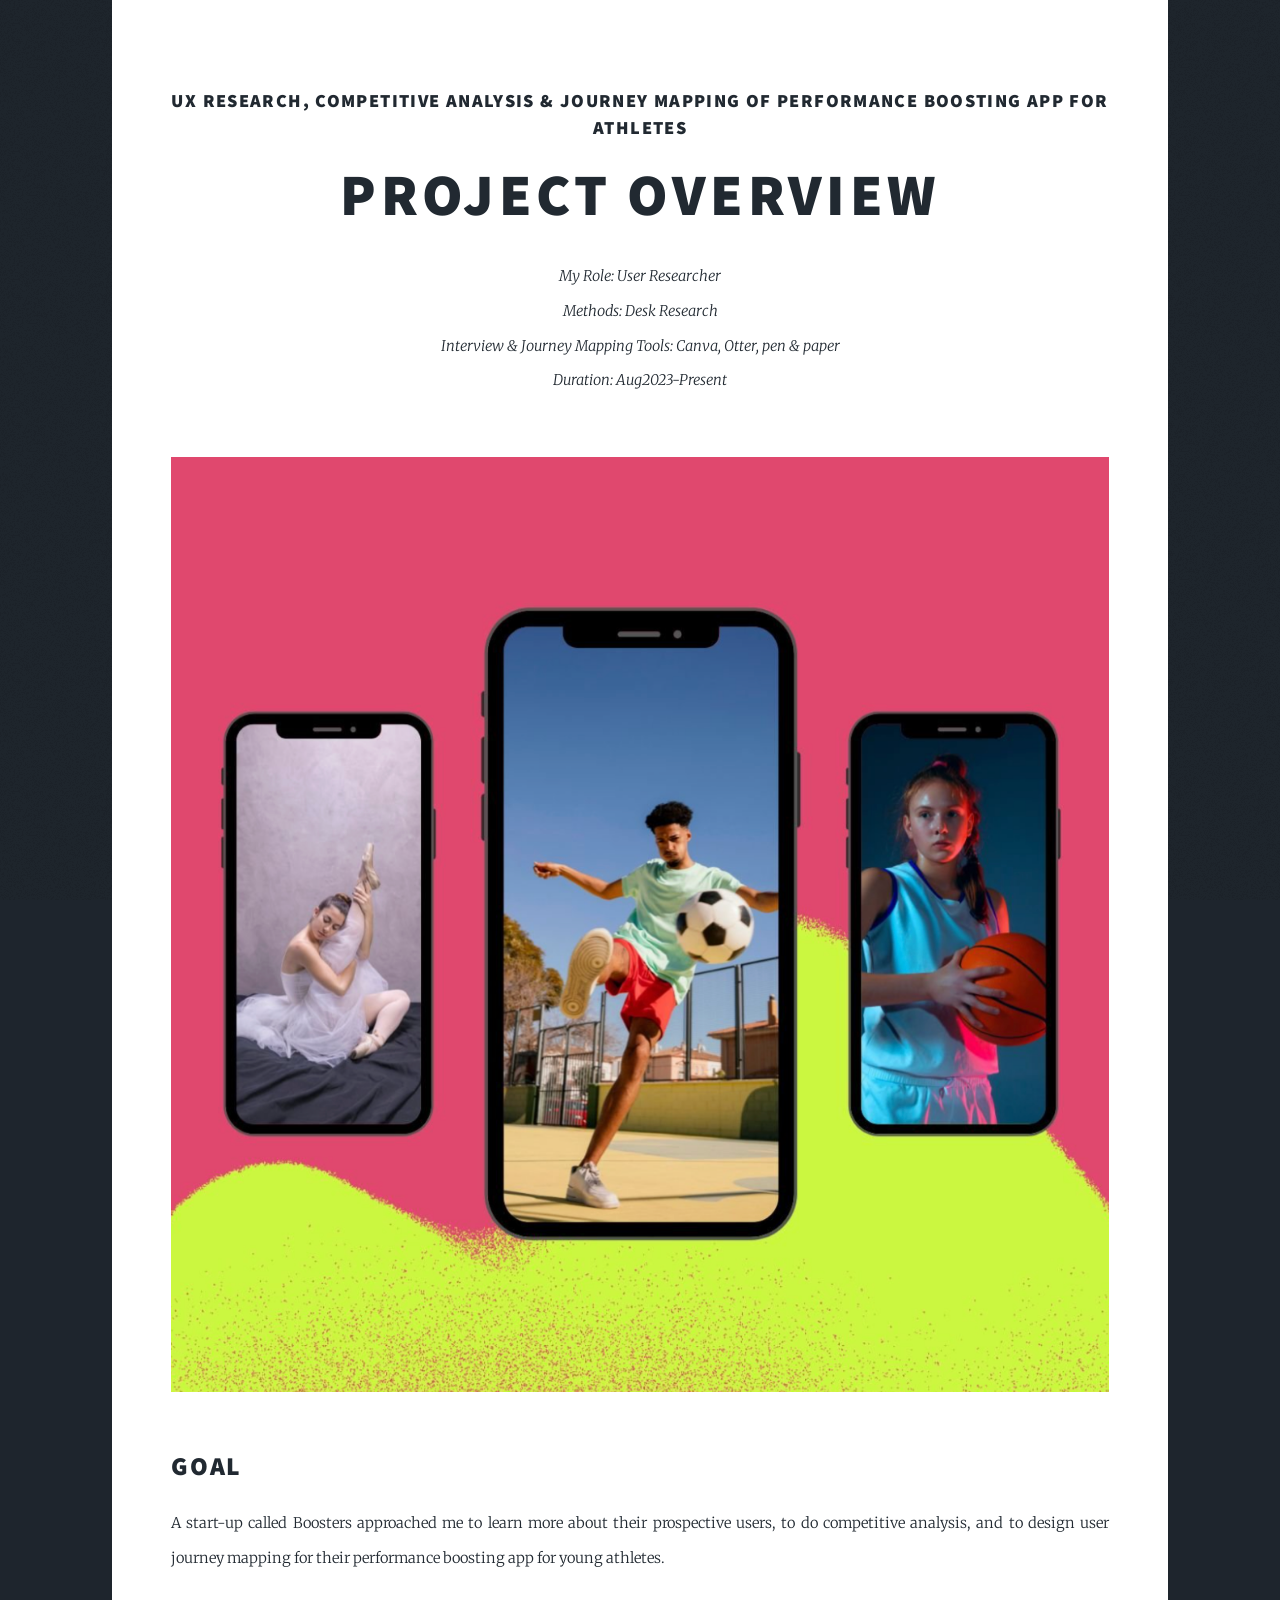
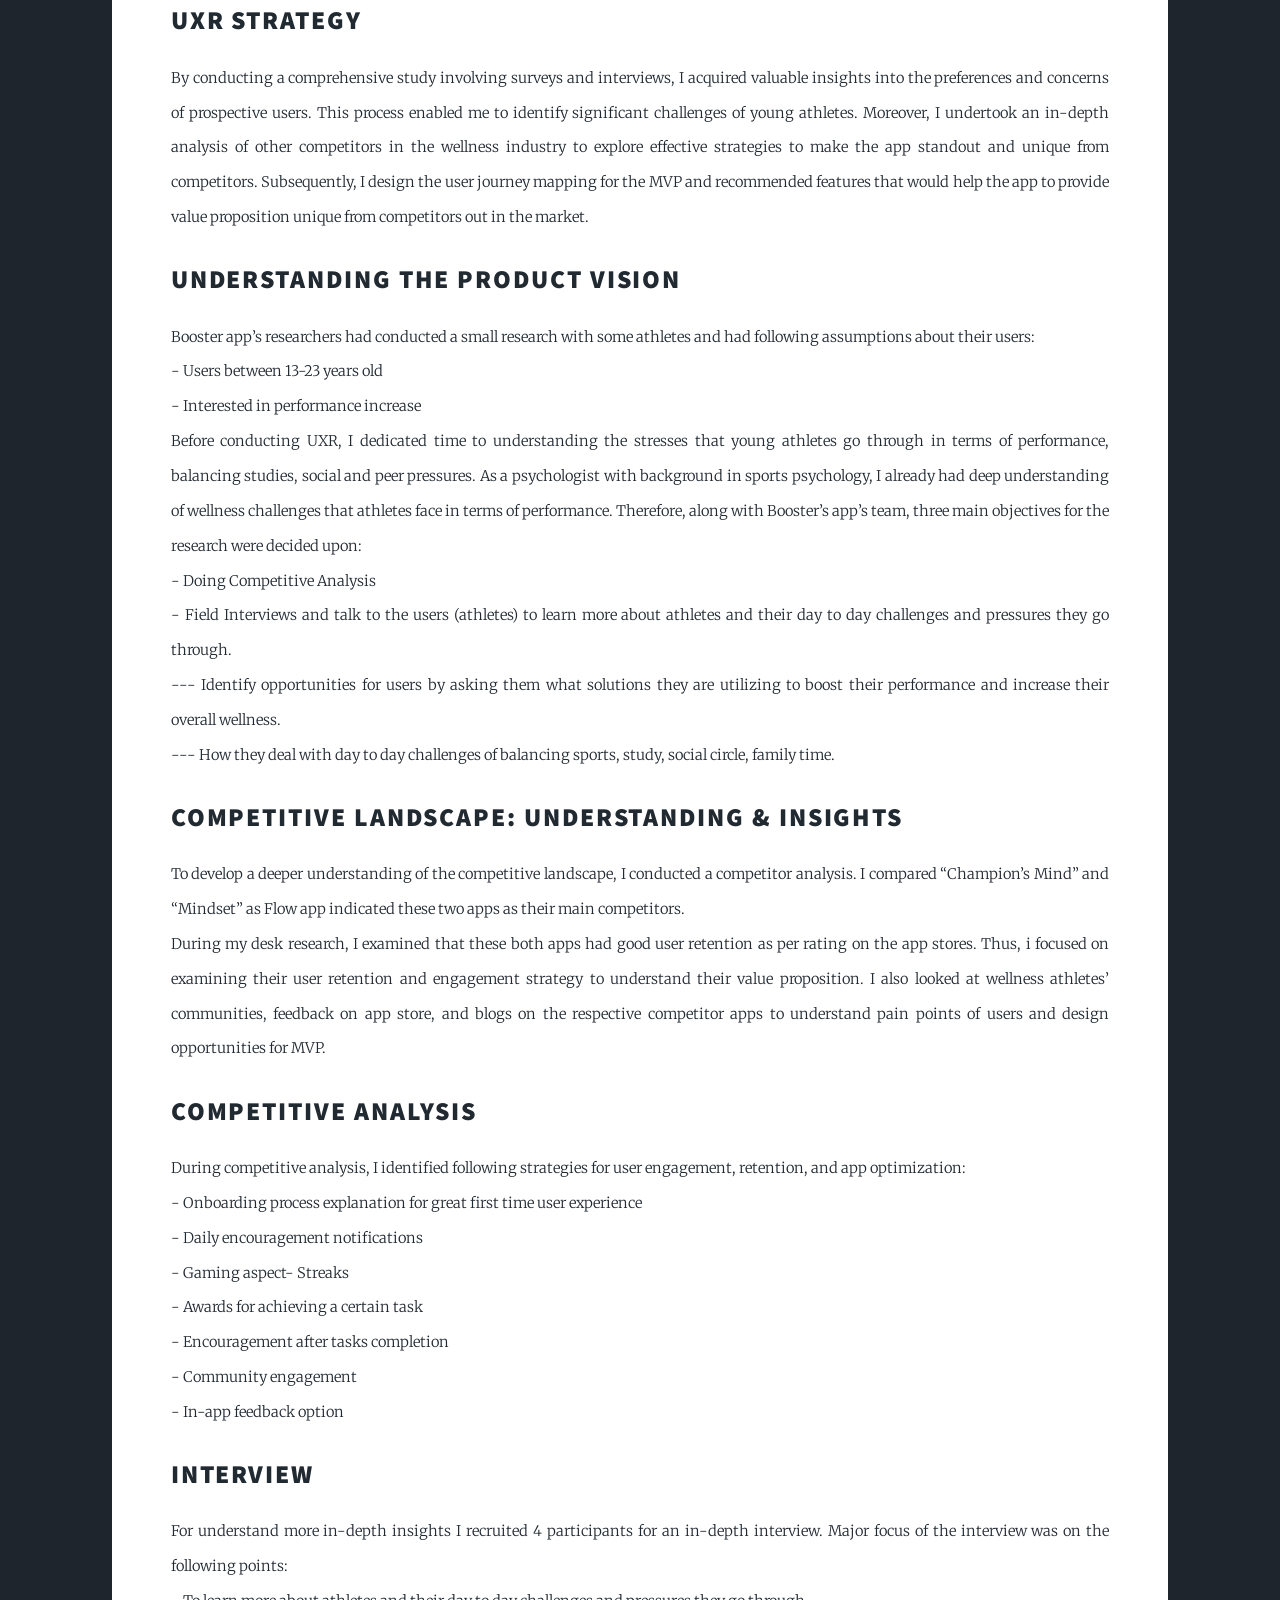
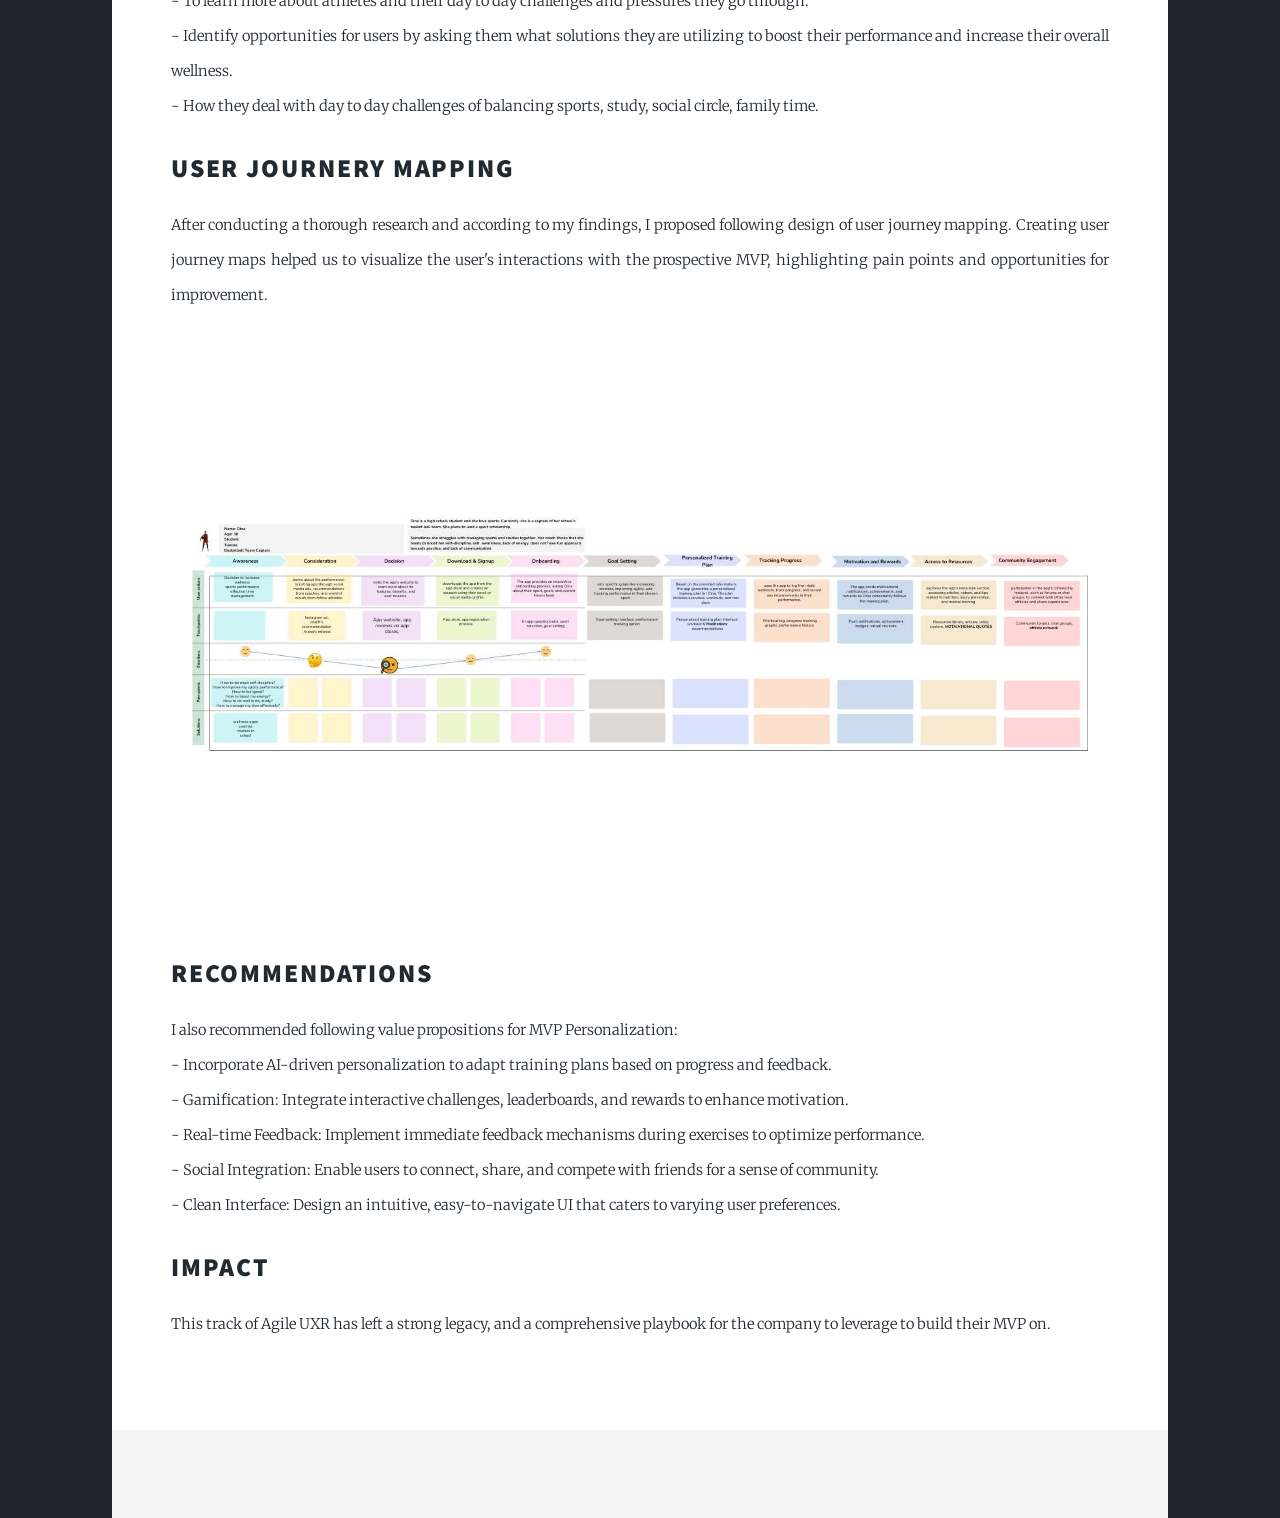
==== commit deabad77: "Add files via upload 2n commit" ====
--- a/generic.html
+++ b/generic.html
@@ -6,7 +6,7 @@
 -->
 <html>
   <head>
-    <title>Generic Page - Massively by HTML5 UP</title>
+    <title>Marium UXR Portfolio</title>
     <meta charset="utf-8" />
     <meta
       name="viewport"
@@ -163,7 +163,7 @@
             prospective MVP, highlighting pain points and opportunities for
             improvement.
           </p>
-          <div class="image main"><img src="images/pic01.jpg" alt="" /></div>
+          <div class="image main"><img src="images/cus.jpg" alt="" /></div>
 
           <h2>Recommendations</h2>
           <p>
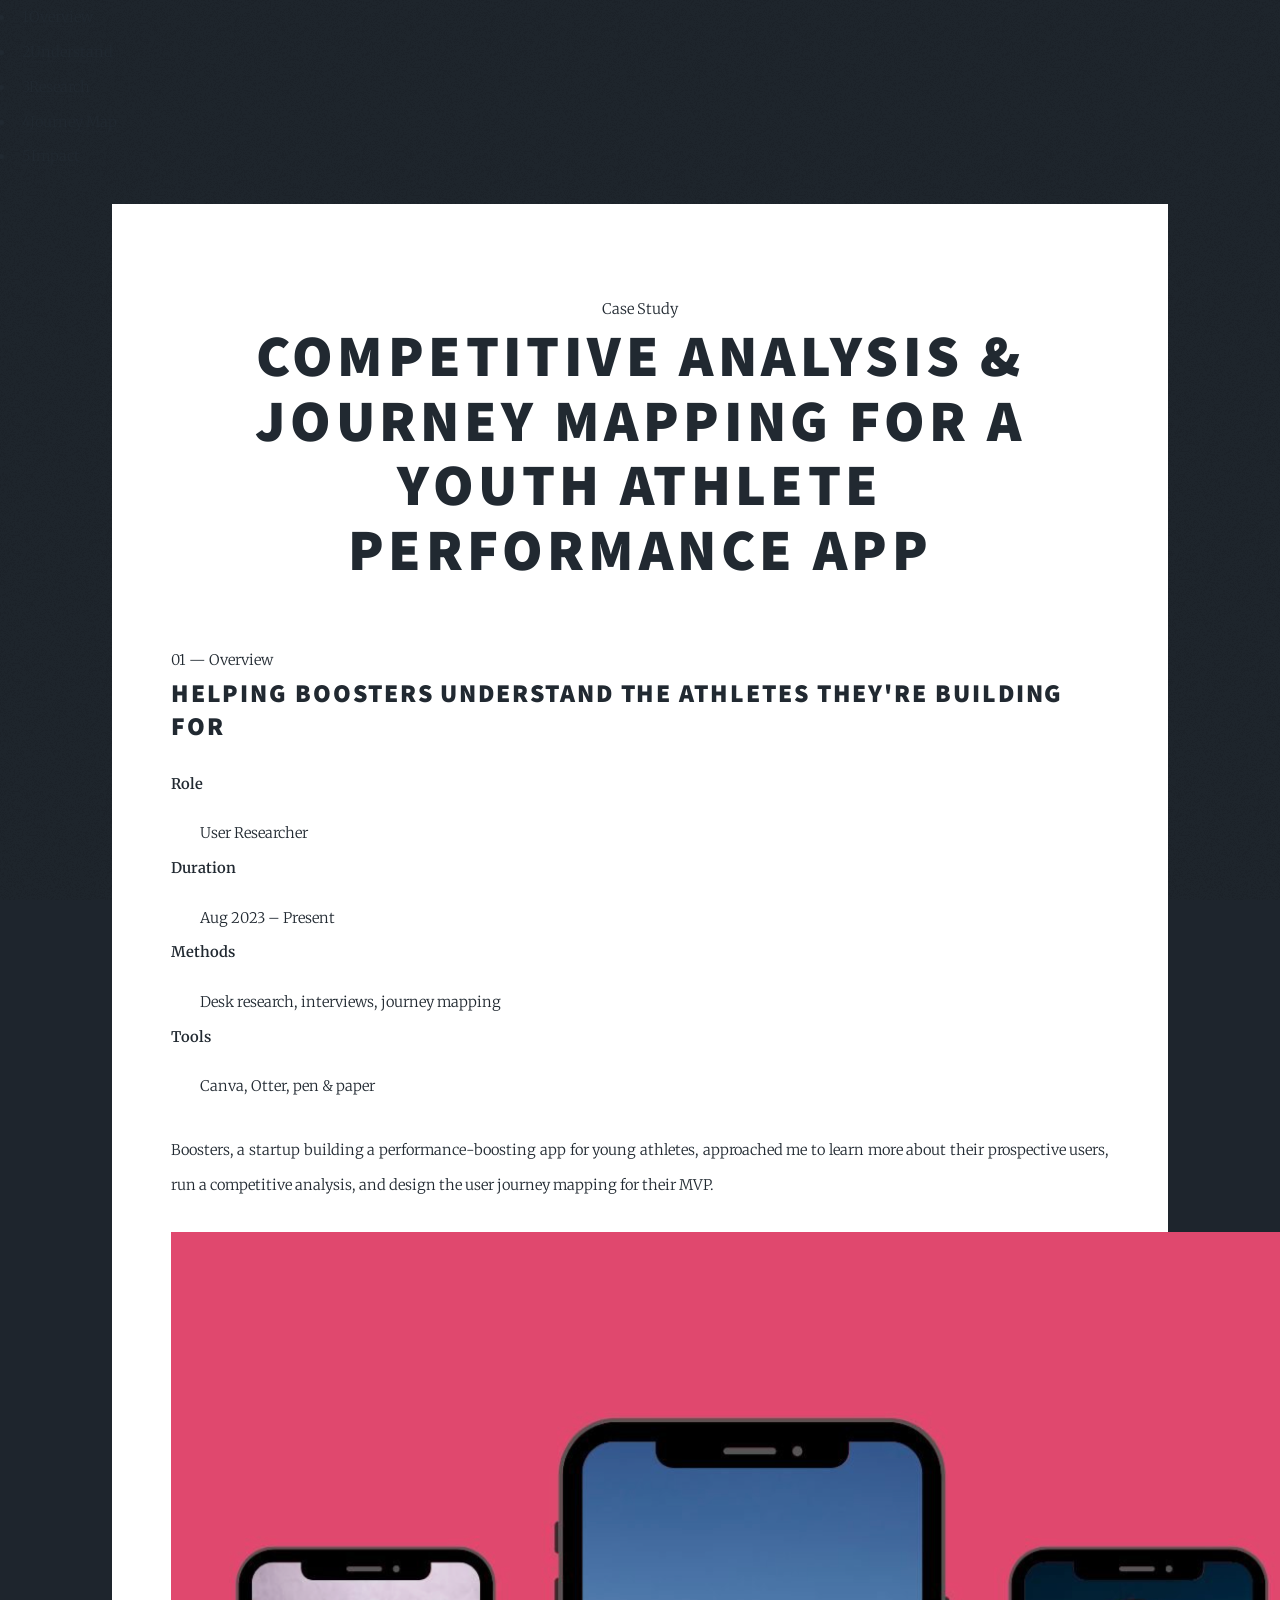
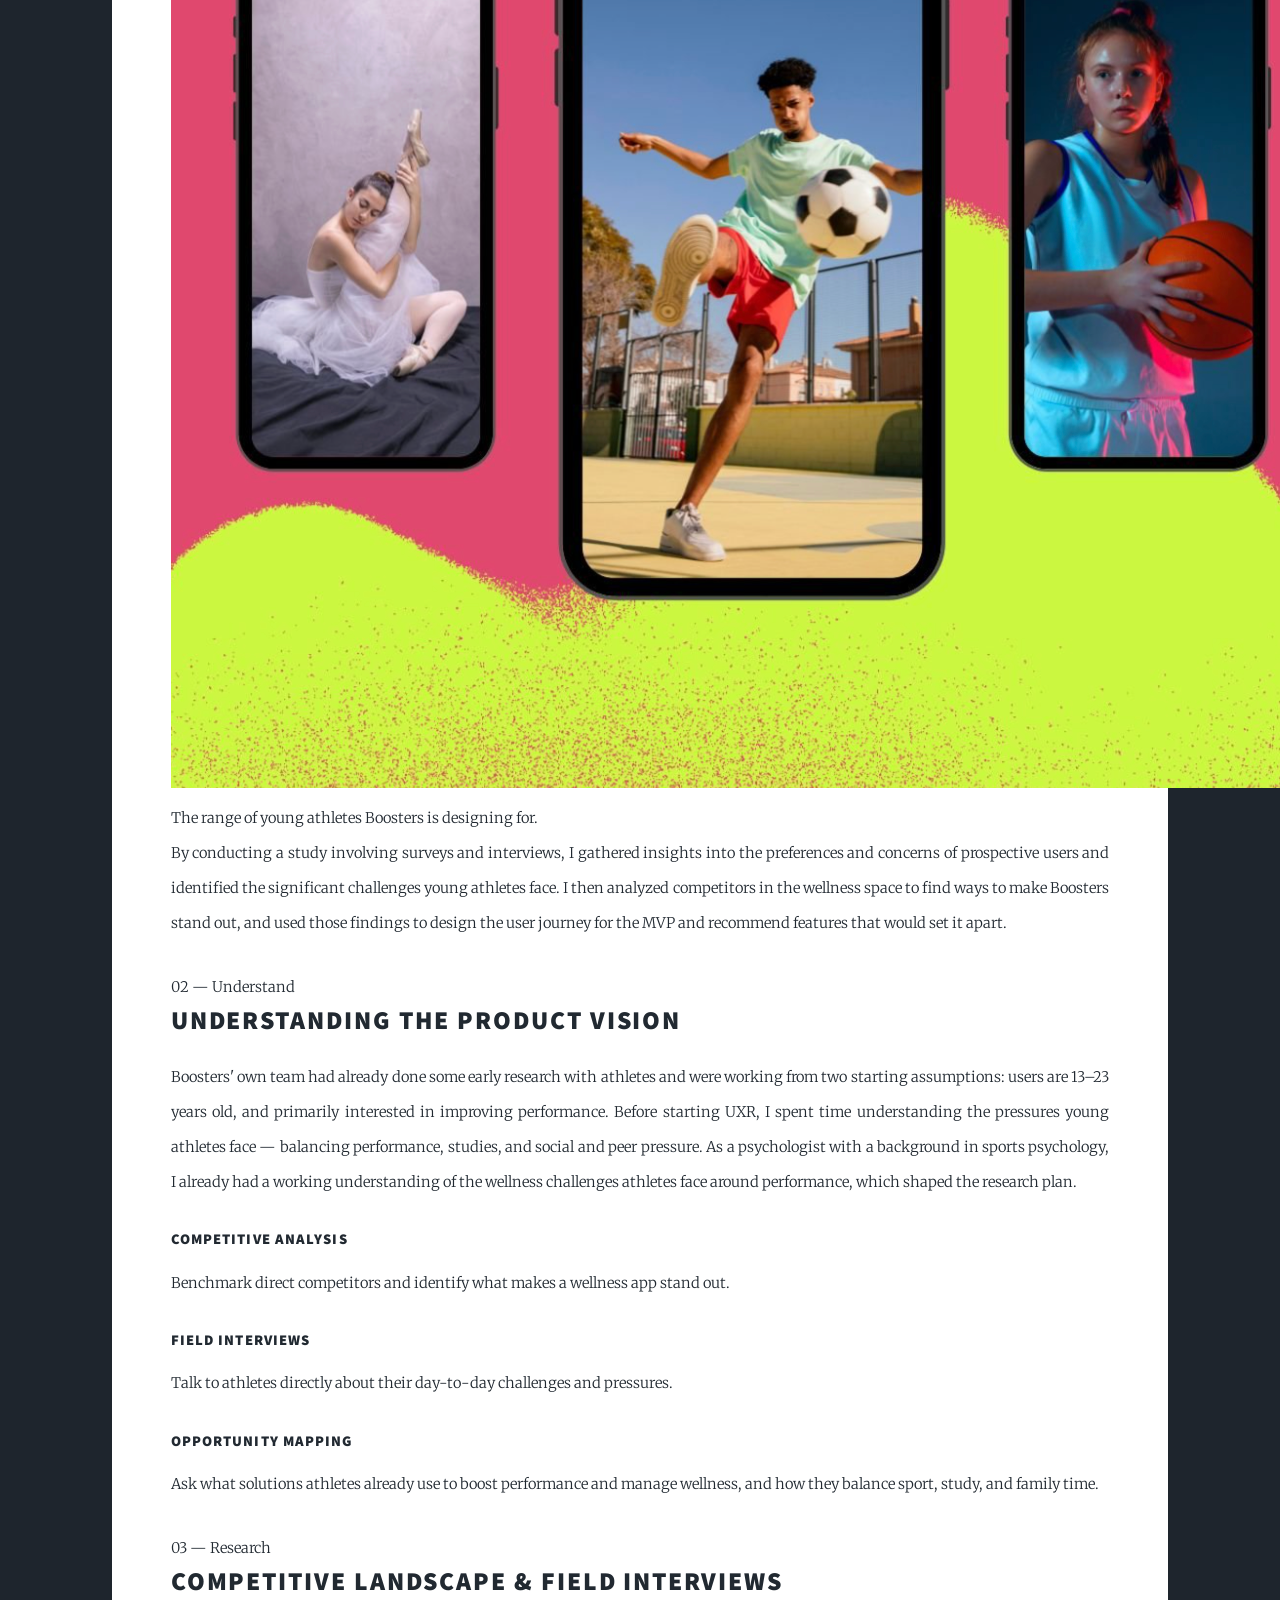
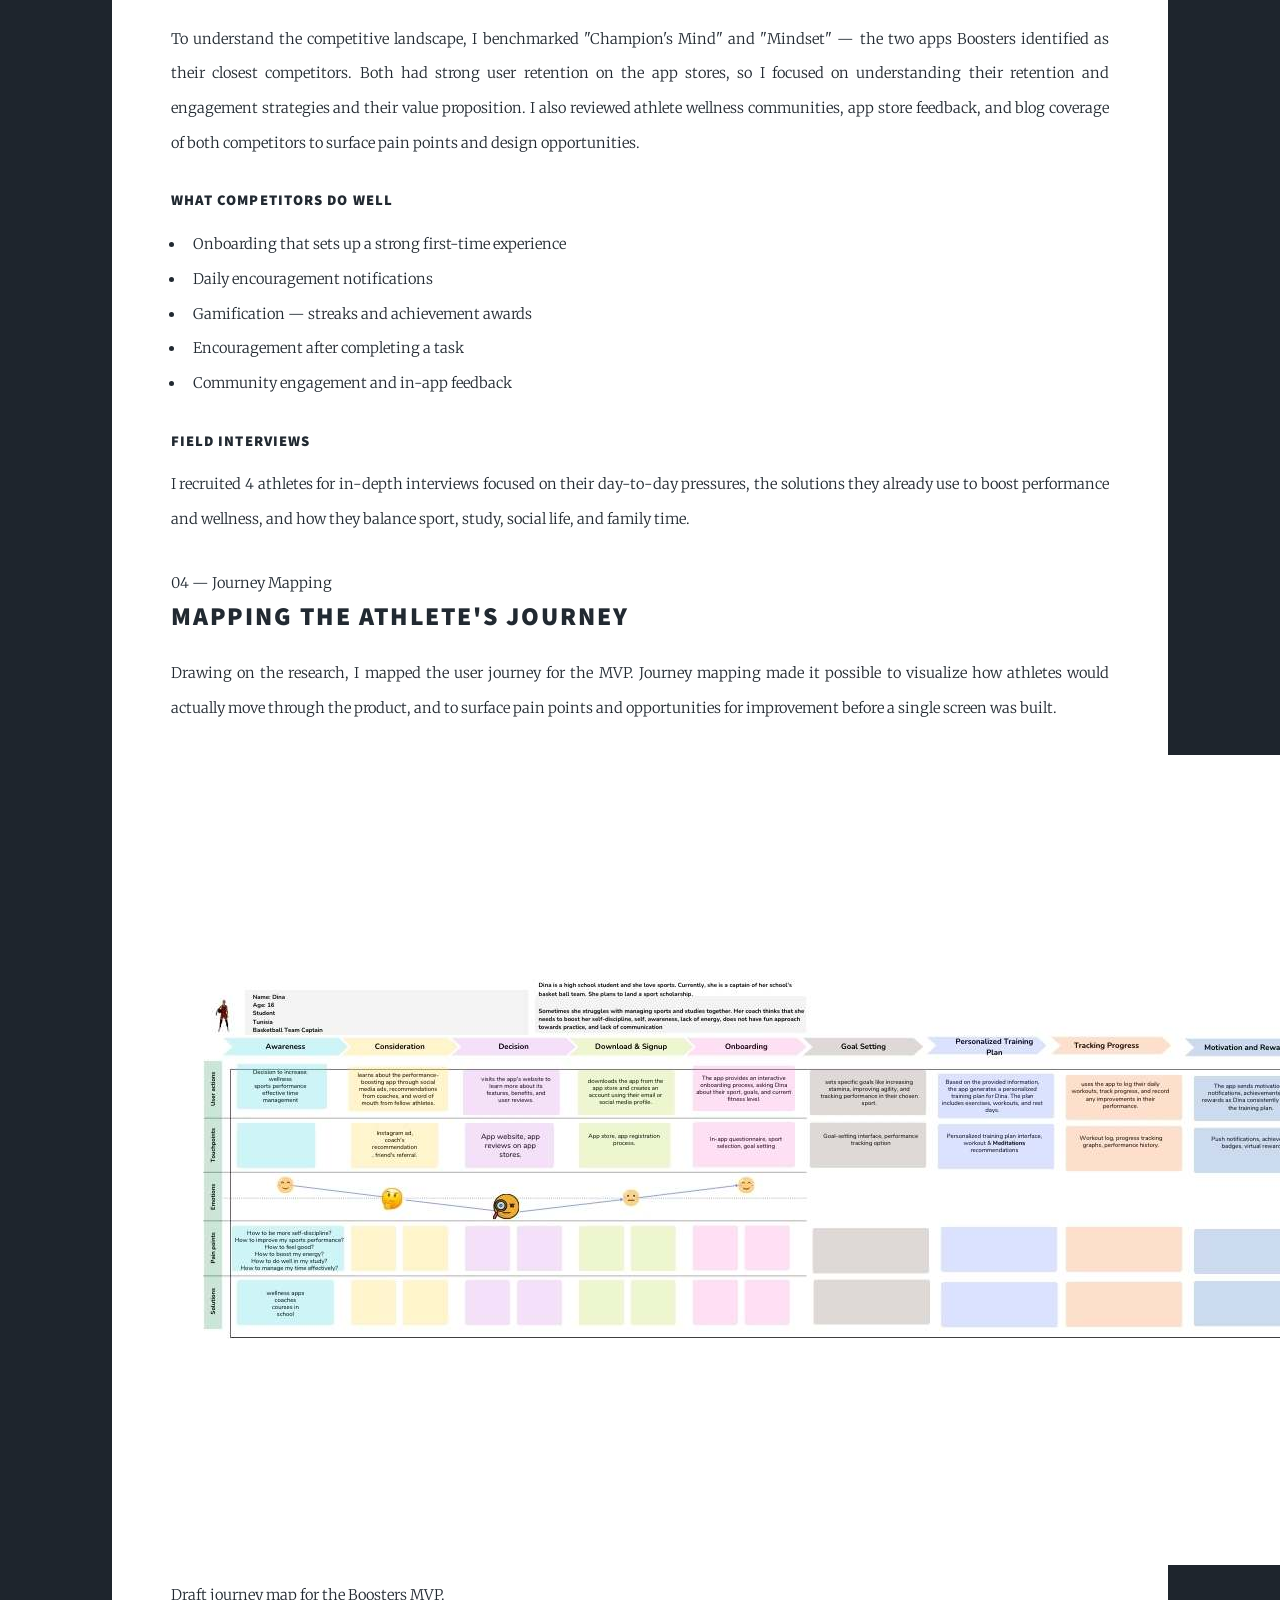
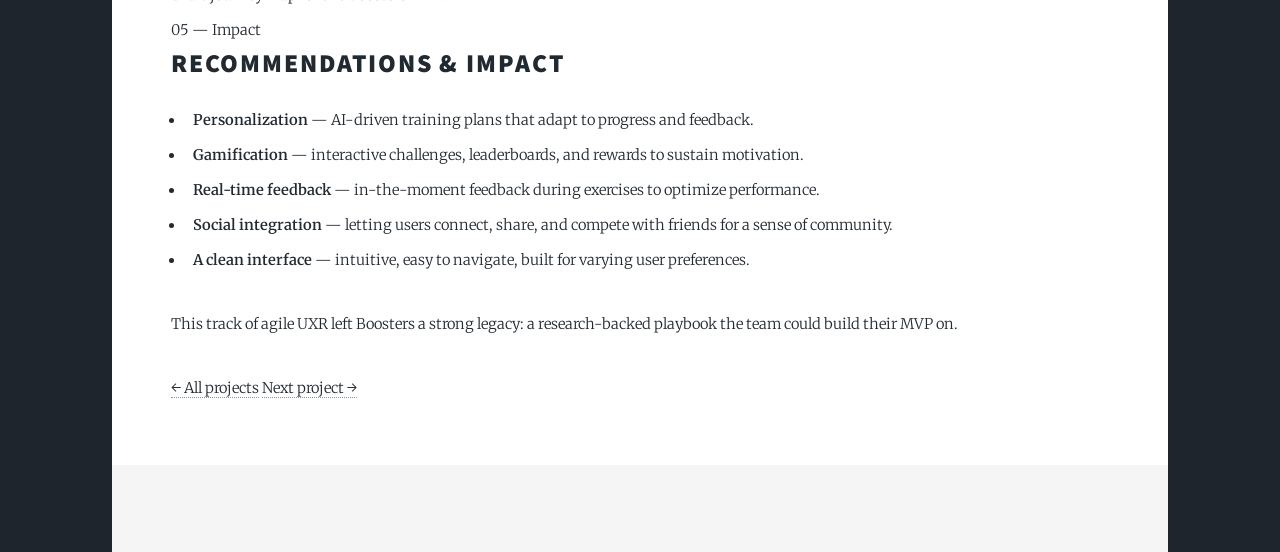
==== commit 05f360b3: "Revise generic.html for Boosters project overview Updated the structure and content of the generic.h" ====
--- a/generic.html
+++ b/generic.html
@@ -1,12 +1,12 @@
+
 <!DOCTYPE html>
 <!--
-	Massively by HTML5 UP
-	html5up.net | @ajlkn
-	Free for personal and commercial use under the CCA 3.0 license (html5up.net/license)
+	Massively by HTML5 UP (html5up.net | @ajlkn) — base structure.
+	Custom design system by Marium's request: see assets/css/custom.css
 -->
 <html>
   <head>
-    <title>Marium UXR Portfolio</title>
+    <title>Boosters: Competitive Analysis &amp; Journey Mapping — Marium UXR</title>
     <meta charset="utf-8" />
     <meta
       name="viewport"
@@ -16,176 +16,215 @@
     <noscript
       ><link rel="stylesheet" href="assets/css/noscript.css"
     /></noscript>
+    <link rel="stylesheet" href="assets/css/custom.css" />
   </head>
   <body class="is-preload">
     <!-- Wrapper -->
     <div id="wrapper">
-      <!-- Header -->
-
       <!-- Nav -->
       <nav id="nav">
         <ul class="links">
-          <li><a href="index.html">This is Massively</a></li>
-          <li class="active"><a href="generic.html">Generic Page</a></li>
-          <li><a href="elements.html">Elements Reference</a></li>
+          <li><a href="index.html">Marium — UX Research</a></li>
+          <li class="active"><a href="generic.html">Boosters</a></li>
         </ul>
         <ul class="icons">
           <li>
-            <a href="#" class="icon brands fa-twitter"
-              ><span class="label">Twitter</span></a
-            >
-          </li>
-          <li>
-            <a href="#" class="icon brands fa-facebook-f"
-              ><span class="label">Facebook</span></a
-            >
-          </li>
-          <li>
-            <a href="#" class="icon brands fa-instagram"
-              ><span class="label">Instagram</span></a
-            >
-          </li>
-          <li>
-            <a href="#" class="icon brands fa-github"
+            <a href="https://github.com/Mjb222" class="icon brands fa-github"
               ><span class="label">GitHub</span></a
             >
           </li>
         </ul>
       </nav>
 
+      <!-- Process tracker -->
+      <div class="tracker-wrap">
+        <ul class="tracker">
+          <li data-step="step-overview">
+            <a href="#step-overview"><span class="dot">1</span><span class="step-label">Overview</span></a>
+            <span class="connector"></span>
+          </li>
+          <li data-step="step-understand">
+            <a href="#step-understand"><span class="dot">2</span><span class="step-label">Understand</span></a>
+            <span class="connector"></span>
+          </li>
+          <li data-step="step-research">
+            <a href="#step-research"><span class="dot">3</span><span class="step-label">Research</span></a>
+            <span class="connector"></span>
+          </li>
+          <li data-step="step-journey">
+            <a href="#step-journey"><span class="dot">4</span><span class="step-label">Journey Map</span></a>
+            <span class="connector"></span>
+          </li>
+          <li data-step="step-impact">
+            <a href="#step-impact"><span class="dot">5</span><span class="step-label">Impact</span></a>
+          </li>
+        </ul>
+      </div>
+
       <!-- Main -->
       <div id="main">
-        <!-- Post -->
         <section class="post">
           <header class="major">
-            <h3>
-              UX Research, Competitive Analysis & Journey Mapping of Performance
-              Boosting app for Athletes
-            </h3>
-
-            <h2>Project Overview</h2>
-            <p>
-              My Role: User Researcher <br />
-              Methods: Desk Research <br />
-              Interview & Journey Mapping Tools: Canva, Otter, pen & paper
-              <br />
-              Duration: Aug2023-Present<br />
-            </p>
+            <span class="kicker">Case Study</span>
+            <h1>
+              Competitive Analysis &amp; Journey Mapping for a Youth
+              Athlete Performance App
+            </h1>
           </header>
-          <div class="image main"><img src="images/ux3.png" alt="" /></div>
-          <h2>Goal</h2>
-          <p>
-            A start-up called Boosters approached me to learn more about their
-            prospective users, to do competitive analysis, and to design user
-            journey mapping for their performance boosting app for young
-            athletes.
-          </p>
-          <h2>UXR Strategy</h2>
-          <p>
-            By conducting a comprehensive study involving surveys and
-            interviews, I acquired valuable insights into the preferences and
-            concerns of prospective users. This process enabled me to identify
-            significant challenges of young athletes. Moreover, I undertook an
-            in-depth analysis of other competitors in the wellness industry to
-            explore effective strategies to make the app standout and unique
-            from competitors. Subsequently, I design the user journey mapping
-            for the MVP and recommended features that would help the app to
-            provide value proposition unique from competitors out in the market.
-          </p>
-          <h2>Understanding the Product Vision</h2>
-          <p>
-            Booster app’s researchers had conducted a small research with some
-            athletes and had following assumptions about their users:
-            <br />
-            - Users between 13-23 years old <br />
-            - Interested in performance increase <br />
-            Before conducting UXR, I dedicated time to understanding the
-            stresses that young athletes go through in terms of performance,
-            balancing studies, social and peer pressures. As a psychologist with
-            background in sports psychology, I already had deep understanding of
-            wellness challenges that athletes face in terms of performance.
-            Therefore, along with Booster’s app’s team, three main objectives
-            for the research were decided upon: <br />
-            - Doing Competitive Analysis <br />
-            - Field Interviews and talk to the users (athletes) to learn more
-            about athletes and their day to day challenges and pressures they go
-            through. <br />
-            --- Identify opportunities for users by asking them what solutions
-            they are utilizing to boost their performance and increase their
-            overall wellness. <br />
-            --- How they deal with day to day challenges of balancing sports,
-            study, social circle, family time.
-          </p>
-          <h2>Competitive Landscape: Understanding & Insights</h2>
-          <p>
-            To develop a deeper understanding of the competitive landscape, I
-            conducted a competitor analysis. I compared “Champion’s Mind” and
-            “Mindset” as Flow app indicated these two apps as their main
-            competitors.<br />
-            During my desk research, I examined that these both apps had good
-            user retention as per rating on the app stores. Thus, i focused on
-            examining their user retention and engagement strategy to understand
-            their value proposition. I also looked at wellness athletes’
-            communities, feedback on app store, and blogs on the respective
-            competitor apps to understand pain points of users and design
-            opportunities for MVP.
-          </p>
-          <h2>Competitive Analysis</h2>
-          <p>
-            During competitive analysis, I identified following strategies for
-            user engagement, retention, and app optimization: <br />
-            - Onboarding process explanation for great first time user
-            experience <br />
-            - Daily encouragement notifications <br />
-            - Gaming aspect- Streaks <br />
-            - Awards for achieving a certain task <br />
-            - Encouragement after tasks completion <br />
-            - Community engagement <br />
-            - In-app feedback option
-          </p>
-          <h2>Interview</h2>
-          <p>
-            For understand more in-depth insights I recruited 4 participants for
-            an in-depth interview. Major focus of the interview was on the
-            following points: <br />- To learn more about athletes and their day
-            to day challenges and pressures they go through. <br />
-            - Identify opportunities for users by asking them what solutions
-            they are utilizing to boost their performance and increase their
-            overall wellness. <br />
-            - How they deal with day to day challenges of balancing sports,
-            study, social circle, family time.
-          </p>
-          <h2>User Journery Mapping</h2>
-          <p>
-            After conducting a thorough research and according to my findings, I
-            proposed following design of user journey mapping. Creating user
-            journey maps helped us to visualize the user's interactions with the
-            prospective MVP, highlighting pain points and opportunities for
-            improvement.
-          </p>
-          <div class="image main"><img src="images/cus.jpg" alt="" /></div>
-
-          <h2>Recommendations</h2>
-          <p>
-            I also recommended following value propositions for MVP
-            Personalization: <br />
-            - Incorporate AI-driven personalization to adapt training plans
-            based on progress and feedback. <br />
-            - Gamification: Integrate interactive challenges, leaderboards, and
-            rewards to enhance motivation. <br />
-            - Real-time Feedback: Implement immediate feedback mechanisms during
-            exercises to optimize performance. <br />
-            - Social Integration: Enable users to connect, share, and compete
-            with friends for a sense of community. <br />
-            - Clean Interface: Design an intuitive, easy-to-navigate UI that
-            caters to varying user preferences.
-          </p>
-          <h2>Impact</h2>
-          <p>
-            This track of Agile UXR has left a strong legacy, and a
-            comprehensive playbook for the company to leverage to build their
-            MVP on.
-          </p>
+
+          <!-- 1. Overview -->
+          <section class="phase" id="step-overview">
+            <span class="kicker">01 — Overview</span>
+            <h2>Helping Boosters understand the athletes they're building for</h2>
+
+            <dl class="meta-card">
+              <div><dt>Role</dt><dd>User Researcher</dd></div>
+              <div><dt>Duration</dt><dd>Aug 2023 – Present</dd></div>
+              <div><dt>Methods</dt><dd>Desk research, interviews, journey mapping</dd></div>
+              <div><dt>Tools</dt><dd>Canva, Otter, pen &amp; paper</dd></div>
+            </dl>
+
+            <p>
+              Boosters, a startup building a performance-boosting app for
+              young athletes, approached me to learn more about their
+              prospective users, run a competitive analysis, and design the
+              user journey mapping for their MVP.
+            </p>
+
+            <figure class="shot">
+              <img
+                src="images/ux3.png"
+                alt="Three phone mockups showing a ballet dancer, a footballer, and a basketball player — the range of young athletes Boosters is designing for"
+              />
+              <figcaption>The range of young athletes Boosters is designing for.</figcaption>
+            </figure>
+
+            <p>
+              By conducting a study involving surveys and interviews, I
+              gathered insights into the preferences and concerns of
+              prospective users and identified the significant challenges
+              young athletes face. I then analyzed competitors in the
+              wellness space to find ways to make Boosters stand out, and
+              used those findings to design the user journey for the MVP
+              and recommend features that would set it apart.
+            </p>
+          </section>
+
+          <!-- 2. Understand -->
+          <section class="phase" id="step-understand">
+            <span class="kicker">02 — Understand</span>
+            <h2>Understanding the product vision</h2>
+            <p>
+              Boosters' own team had already done some early research with
+              athletes and were working from two starting assumptions:
+              users are 13–23 years old, and primarily interested in
+              improving performance. Before starting UXR, I spent time
+              understanding the pressures young athletes face — balancing
+              performance, studies, and social and peer pressure. As a
+              psychologist with a background in sports psychology, I
+              already had a working understanding of the wellness
+              challenges athletes face around performance, which shaped
+              the research plan.
+            </p>
+
+            <div class="grid-3">
+              <div class="block">
+                <h4>Competitive analysis</h4>
+                <p>Benchmark direct competitors and identify what makes a wellness app stand out.</p>
+              </div>
+              <div class="block">
+                <h4>Field interviews</h4>
+                <p>Talk to athletes directly about their day-to-day challenges and pressures.</p>
+              </div>
+              <div class="block">
+                <h4>Opportunity mapping</h4>
+                <p>Ask what solutions athletes already use to boost performance and manage wellness, and how they balance sport, study, and family time.</p>
+              </div>
+            </div>
+          </section>
+
+          <!-- 3. Research -->
+          <section class="phase" id="step-research">
+            <span class="kicker">03 — Research</span>
+            <h2>Competitive landscape &amp; field interviews</h2>
+            <p>
+              To understand the competitive landscape, I benchmarked
+              "Champion's Mind" and "Mindset" — the two apps Boosters
+              identified as their closest competitors. Both had strong
+              user retention on the app stores, so I focused on
+              understanding their retention and engagement strategies and
+              their value proposition. I also reviewed athlete wellness
+              communities, app store feedback, and blog coverage of both
+              competitors to surface pain points and design opportunities.
+            </p>
+
+            <div class="grid-2">
+              <div class="block">
+                <h4>What competitors do well</h4>
+                <ul>
+                  <li>Onboarding that sets up a strong first-time experience</li>
+                  <li>Daily encouragement notifications</li>
+                  <li>Gamification — streaks and achievement awards</li>
+                  <li>Encouragement after completing a task</li>
+                  <li>Community engagement and in-app feedback</li>
+                </ul>
+              </div>
+              <div class="block">
+                <h4>Field interviews</h4>
+                <p>
+                  I recruited 4 athletes for in-depth interviews focused on
+                  their day-to-day pressures, the solutions they already
+                  use to boost performance and wellness, and how they
+                  balance sport, study, social life, and family time.
+                </p>
+              </div>
+            </div>
+          </section>
+
+          <!-- 4. Journey mapping -->
+          <section class="phase" id="step-journey">
+            <span class="kicker">04 — Journey Mapping</span>
+            <h2>Mapping the athlete's journey</h2>
+            <p>
+              Drawing on the research, I mapped the user journey for the
+              MVP. Journey mapping made it possible to visualize how
+              athletes would actually move through the product, and to
+              surface pain points and opportunities for improvement before
+              a single screen was built.
+            </p>
+
+            <figure class="shot">
+              <img
+                src="images/cus.jpg"
+                alt="Draft user journey map for the Boosters MVP, plotting an athlete's actions, thoughts, and emotions across the experience"
+              />
+              <figcaption>Draft journey map for the Boosters MVP.</figcaption>
+            </figure>
+          </section>
+
+          <!-- 5. Impact -->
+          <section class="phase" id="step-impact">
+            <span class="kicker">05 — Impact</span>
+            <div class="impact-block">
+              <h2>Recommendations &amp; impact</h2>
+              <ul class="finding-list">
+                <li><strong>Personalization</strong> — AI-driven training plans that adapt to progress and feedback.</li>
+                <li><strong>Gamification</strong> — interactive challenges, leaderboards, and rewards to sustain motivation.</li>
+                <li><strong>Real-time feedback</strong> — in-the-moment feedback during exercises to optimize performance.</li>
+                <li><strong>Social integration</strong> — letting users connect, share, and compete with friends for a sense of community.</li>
+                <li><strong>A clean interface</strong> — intuitive, easy to navigate, built for varying user preferences.</li>
+              </ul>
+              <p>
+                This track of agile UXR left Boosters a strong legacy: a
+                research-backed playbook the team could build their MVP on.
+              </p>
+            </div>
+          </section>
+
+          <div class="case-nav">
+            <a href="index.html">← All projects</a>
+            <a href="generic2.html">Next project →</a>
+          </div>
         </section>
       </div>
 
@@ -193,8 +232,7 @@
       <footer id="footer">
         <section></section>
       </footer>
-
-    
+    </div>
 
     <!-- Scripts -->
     <script src="assets/js/jquery.min.js"></script>
@@ -204,5 +242,6 @@
     <script src="assets/js/breakpoints.min.js"></script>
     <script src="assets/js/util.js"></script>
     <script src="assets/js/main.js"></script>
+    <script src="assets/js/tracker.js"></script>
   </body>
 </html>
